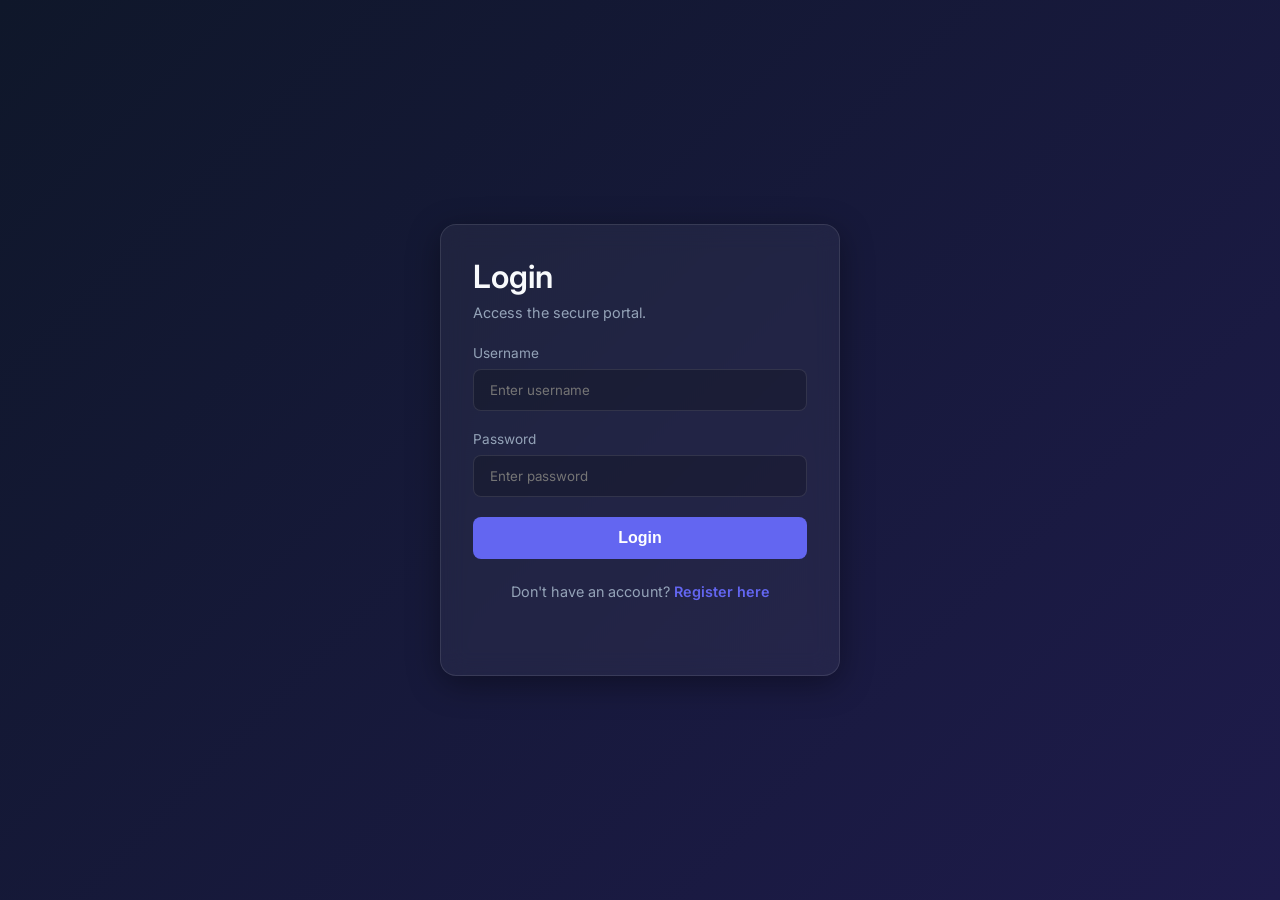
==== frontend/dashboard.html @ 73ff5f28 "Initial commit" ====
<!DOCTYPE html>
<html lang="en">
<head>
    <meta charset="UTF-8">
    <meta name="viewport" content="width=device-width, initial-scale=1.0">
    <title>Dashboard - Secure Student Data System</title>
    <link rel="stylesheet" href="style.css">
    <link href="https://fonts.googleapis.com/css2?family=Inter:wght@300;400;600&display=swap" rel="stylesheet">
</head>
<body class="dashboard-body">
    <nav class="navbar glass-card">
        <div class="nav-brand">Secure Student Portal</div>
        <button id="logout-btn" class="btn secondary-btn">Logout</button>
    </nav>
    
    <main class="dashboard-container">
        <!-- Add Student Form -->
        <section class="glass-card form-section">
            <h2>Add New Student Record</h2>
            <form id="add-student-form">
                <div class="input-group">
                    <label for="roll_number">Roll Number</label>
                    <input type="text" id="roll_number" required placeholder="e.g., CS2026-001">
                </div>
                <div class="input-group">
                    <label for="name">Full Name</label>
                    <input type="text" id="name" required placeholder="Student Name">
                </div>
                <div class="input-group">
                    <label for="sensitive_details">Sensitive Details (e.g. Grades, Contact)</label>
                    <textarea id="sensitive_details" required placeholder="This data will be AES encrypted before storage"></textarea>
                </div>
                <button type="submit" class="btn primary-btn">Add Record Securely</button>
            </form>
            <div id="add-msg" class="message"></div>
        </section>

        <!-- View Students Table -->
        <section class="glass-card table-section">
            <h2>Student Directory</h2>
            <div class="table-responsive">
                <table id="students-table">
                    <thead>
                        <tr>
                            <th>Roll No</th>
                            <th>Name</th>
                            <th>Decrypted Details</th>
                            <th>Action</th>
                        </tr>
                    </thead>
                    <tbody id="students-tbody">
                        <!-- injected by JS -->
                    </tbody>
                </table>
            </div>
            <div id="fetch-msg" class="message"></div>
        </section>
    </main>

    <script src="app.js"></script>
    <script>
        // Check if token exists, else redirect
        if(!localStorage.getItem('jwt_token')){
            window.location.href = 'index.html';
        }
        // Load data initially
        window.addEventListener('DOMContentLoaded', fetchStudents);
    </script>
</body>
</html>
---- frontend/style.css ----
:root {
    --primary-color: #6366f1;
    --primary-hover: #4f46e5;
    --bg-gradient-start: #0f172a;
    --bg-gradient-end: #1e1b4b;
    --card-bg: rgba(255, 255, 255, 0.05);
    --card-border: rgba(255, 255, 255, 0.1);
    --text-primary: #f8fafc;
    --text-secondary: #94a3b8;
    --error-color: #ef4444;
    --success-color: #10b981;
}

* {
    box-sizing: border-box;
    margin: 0;
    padding: 0;
}

body {
    font-family: 'Inter', sans-serif;
    background: linear-gradient(135deg, var(--bg-gradient-start), var(--bg-gradient-end));
    color: var(--text-primary);
    min-height: 100vh;
    display: flex;
    flex-direction: column;
}

/* Glassmorphism Classes */
.glass-card {
    background: var(--card-bg);
    backdrop-filter: blur(12px);
    -webkit-backdrop-filter: blur(12px);
    border: 1px solid var(--card-border);
    border-radius: 16px;
    padding: 2rem;
    box-shadow: 0 8px 32px 0 rgba(0, 0, 0, 0.37);
}

/* Login/Register Container */
.container {
    display: flex;
    justify-content: center;
    align-items: center;
    flex: 1;
    padding: 1rem;
}

.container .glass-card {
    width: 100%;
    max-width: 400px;
    animation: fadeIn 0.5s ease-out;
}

h1, h2 {
    margin-bottom: 0.5rem;
    font-weight: 600;
}

p {
    color: var(--text-secondary);
    margin-bottom: 1.5rem;
    font-size: 0.9rem;
}

/* Forms */
.input-group {
    margin-bottom: 1.25rem;
}

.input-group label {
    display: block;
    margin-bottom: 0.5rem;
    font-size: 0.85rem;
    color: var(--text-secondary);
}

.input-group input, 
.input-group textarea {
    width: 100%;
    padding: 0.75rem 1rem;
    border-radius: 8px;
    border: 1px solid var(--card-border);
    background: rgba(0, 0, 0, 0.2);
    color: var(--text-primary);
    font-family: 'Inter', sans-serif;
    transition: all 0.3s ease;
}

.input-group input:focus, 
.input-group textarea:focus {
    outline: none;
    border-color: var(--primary-color);
    box-shadow: 0 0 0 2px rgba(99, 102, 241, 0.2);
}

.input-group textarea {
    resize: vertical;
    min-height: 80px;
}

/* Buttons */
.btn {
    width: 100%;
    padding: 0.75rem;
    border: none;
    border-radius: 8px;
    font-weight: 600;
    cursor: pointer;
    transition: all 0.3s ease;
    font-size: 1rem;
}

.primary-btn {
    background: var(--primary-color);
    color: white;
}

.primary-btn:hover {
    background: var(--primary-hover);
    transform: translateY(-2px);
    box-shadow: 0 4px 12px rgba(99, 102, 241, 0.4);
}

.secondary-btn {
    background: transparent;
    border: 1px solid var(--card-border);
    color: var(--text-primary);
    width: auto;
    padding: 0.5rem 1rem;
}

.secondary-btn:hover {
    background: rgba(255, 255, 255, 0.1);
}

.danger-btn {
    background: rgba(239, 68, 68, 0.2);
    color: #fca5a5;
    border: 1px solid rgba(239, 68, 68, 0.3);
    padding: 0.4rem 0.8rem;
    border-radius: 6px;
    cursor: pointer;
    transition: background 0.3s;
}

.danger-btn:hover {
    background: rgba(239, 68, 68, 0.4);
}

/* Links and text */
.toggle-text {
    margin-top: 1.5rem;
    text-align: center;
}

.toggle-text a {
    color: var(--primary-color);
    text-decoration: none;
    font-weight: 600;
}

.toggle-text a:hover {
    text-decoration: underline;
}

.message {
    margin-top: 1rem;
    text-align: center;
    font-size: 0.85rem;
    min-height: 1.2rem;
}
.error-msg { color: var(--error-color); }
.success-msg { color: var(--success-color); }

/* Dashboard Styles */
.dashboard-body {
    padding: 1rem;
}

.navbar {
    display: flex;
    justify-content: space-between;
    align-items: center;
    padding: 1rem 2rem;
    margin-bottom: 2rem;
}

.nav-brand {
    font-size: 1.25rem;
    font-weight: 600;
    color: var(--primary-color);
}

.dashboard-container {
    display: grid;
    grid-template-columns: 1fr 2fr;
    gap: 2rem;
    max-width: 1200px;
    margin: 0 auto;
    width: 100%;
}

@media (max-width: 768px) {
    .dashboard-container {
        grid-template-columns: 1fr;
    }
}

.table-responsive {
    overflow-x: auto;
    margin-top: 1rem;
}

table {
    width: 100%;
    border-collapse: collapse;
}

th, td {
    padding: 1rem;
    text-align: left;
    border-bottom: 1px solid var(--card-border);
}

th {
    color: var(--text-secondary);
    font-weight: 600;
    font-size: 0.85rem;
    text-transform: uppercase;
}

@keyframes fadeIn {
    from { opacity: 0; transform: translateY(10px); }
    to { opacity: 1; transform: translateY(0); }
}
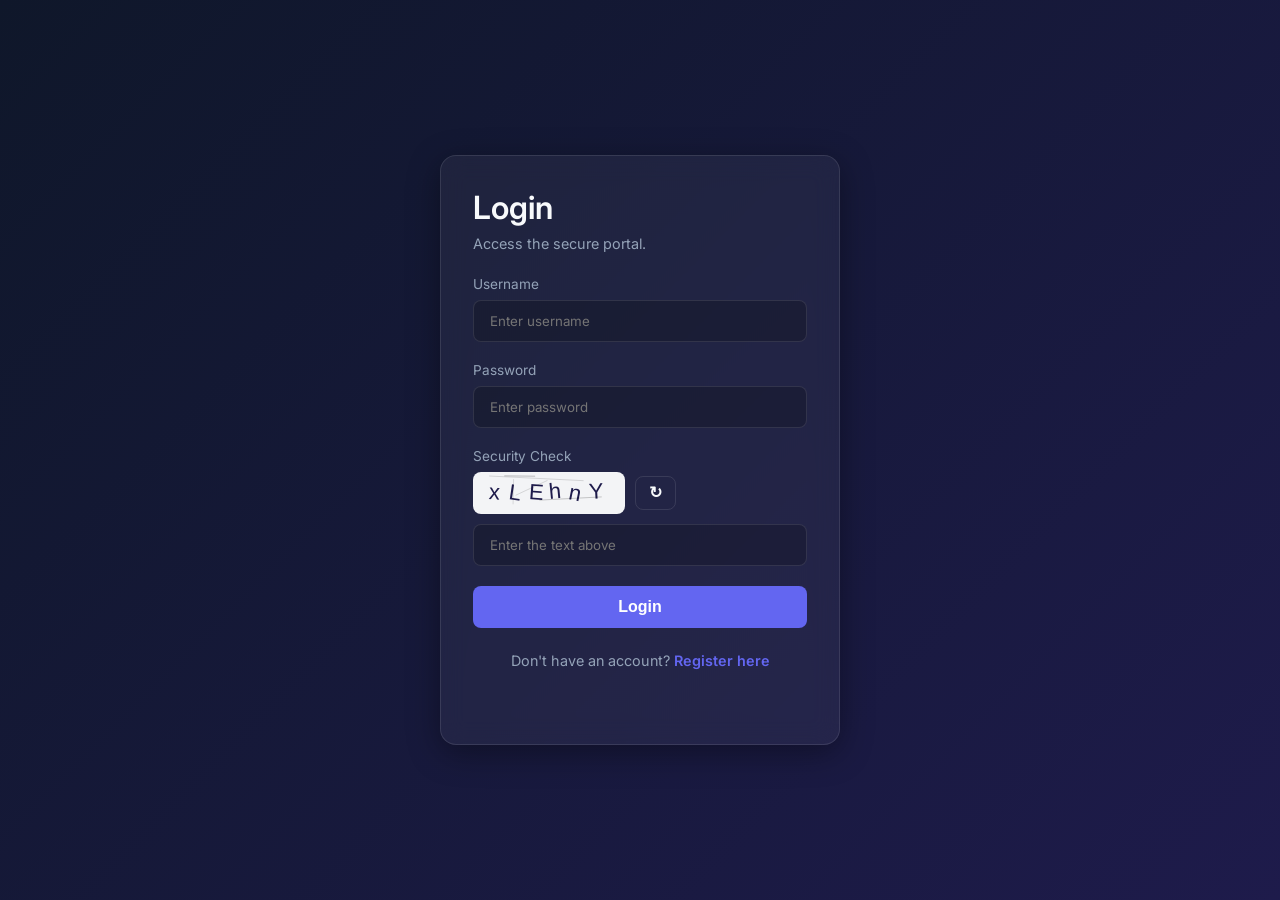
==== commit 4c4618f4: "Clean up backend requirements and update secure student data backend" ====
--- a/frontend/dashboard.html
+++ b/frontend/dashboard.html
@@ -4,37 +4,20 @@
     <meta charset="UTF-8">
     <meta name="viewport" content="width=device-width, initial-scale=1.0">
     <title>Dashboard - Secure Student Data System</title>
-    <link rel="stylesheet" href="style.css">
+    <link rel="stylesheet" href="style.css?v=20260513-3">
     <link href="https://fonts.googleapis.com/css2?family=Inter:wght@300;400;600&display=swap" rel="stylesheet">
 </head>
 <body class="dashboard-body">
     <nav class="navbar glass-card">
         <div class="nav-brand">Secure Student Portal</div>
-        <button id="logout-btn" class="btn secondary-btn">Logout</button>
+        <div class="nav-actions">
+            <button id="add-btn" class="btn secondary-btn">Add</button>
+            <button id="nav-edit-btn" class="btn secondary-btn">Edit</button>
+            <button id="logout-btn" class="btn secondary-btn">Logout</button>
+        </div>
     </nav>
     
     <main class="dashboard-container">
-        <!-- Add Student Form -->
-        <section class="glass-card form-section">
-            <h2>Add New Student Record</h2>
-            <form id="add-student-form">
-                <div class="input-group">
-                    <label for="roll_number">Roll Number</label>
-                    <input type="text" id="roll_number" required placeholder="e.g., CS2026-001">
-                </div>
-                <div class="input-group">
-                    <label for="name">Full Name</label>
-                    <input type="text" id="name" required placeholder="Student Name">
-                </div>
-                <div class="input-group">
-                    <label for="sensitive_details">Sensitive Details (e.g. Grades, Contact)</label>
-                    <textarea id="sensitive_details" required placeholder="This data will be AES encrypted before storage"></textarea>
-                </div>
-                <button type="submit" class="btn primary-btn">Add Record Securely</button>
-            </form>
-            <div id="add-msg" class="message"></div>
-        </section>
-
         <!-- View Students Table -->
         <section class="glass-card table-section">
             <h2>Student Directory</h2>
@@ -42,9 +25,17 @@
                 <table id="students-table">
                     <thead>
                         <tr>
+                            <th>Sl No</th>
                             <th>Roll No</th>
                             <th>Name</th>
-                            <th>Decrypted Details</th>
+                            <th>Stream</th>
+                            <th>1st Offer</th>
+                            <th>Company 1</th>
+                            <th>CTC 1</th>
+                            <th>Stipend 1</th>
+                            <th>2nd Offer</th>
+                            <th>Company 2</th>
+                            <th>CTC 2</th>
                             <th>Action</th>
                         </tr>
                     </thead>
@@ -56,8 +47,142 @@
             <div id="fetch-msg" class="message"></div>
         </section>
     </main>
-
-    <script src="app.js"></script>
+    
+    <div id="add-modal" class="modal-overlay" hidden>
+        <section class="glass-card modal-card">
+            <div class="modal-header">
+                <h2>Add New Student Record</h2>
+                <button id="close-add-modal" class="btn secondary-btn" type="button">Close</button>
+            </div>
+           
+            <form id="add-student-form">
+                <div class="input-group">
+                    <label for="roll_number">Roll Number</label>
+                    <input type="text" id="roll_number" required placeholder="e.g., CS2026-001">
+                </div>
+                <div class="input-group">
+                    <label for="name">Full Name</label>
+                    <input type="text" id="name" required placeholder="Student Name">
+                </div>
+                <div class="input-group">
+                    <label for="be_stream">Stream</label>
+                    <input type="text" id="be_stream" placeholder="e.g., CSE">
+                </div>
+                <div class="input-group">
+                    <label for="first_offer">1st Offer</label>
+                    <select id="first_offer">
+                        <option value="">Select</option>
+                        <option value="true">YES</option>
+                        <option value="false">NO</option>
+                    </select>
+                </div>
+                <div class="input-group">
+                    <label for="company_1">Company 1</label>
+                    <input type="text" id="company_1" placeholder="First company name" disabled>
+                </div>
+                <div class="input-group">
+                    <label for="ctc_1">CTC 1</label>
+                    <input type="text" id="ctc_1" placeholder="e.g., 4.5" disabled>
+                </div>
+                <div class="input-group">
+                    <label for="stipend_1">Stipend 1</label>
+                    <input type="text" id="stipend_1" placeholder="e.g., 20000" disabled>
+                </div>
+                <div class="input-group">
+                    <label for="second_offer">2nd Offer</label>
+                    <select id="second_offer" disabled>
+                        <option value="">Select</option>
+                        <option value="true">YES</option>
+                        <option value="false">NO</option>
+                    </select>
+                </div>
+                <div class="input-group">
+                    <label for="company_2">Company 2</label>
+                    <input type="text" id="company_2" placeholder="Second company name" disabled>
+                </div>
+                <div class="input-group">
+                    <label for="ctc_2">CTC 2</label>
+                    <input type="text" id="ctc_2" placeholder="e.g., 10" disabled>
+                </div>
+                <button type="submit" class="btn primary-btn">Add Record Securely</button>
+            </form>
+            <div id="add-msg" class="message"></div>
+        </section>
+    </div>
+
+    <div id="edit-modal" class="modal-overlay" hidden>
+        <section class="glass-card modal-card">
+            <div class="modal-header">
+                <h2>Edit Student Record</h2>
+                <button id="close-edit-modal" class="btn secondary-btn" type="button">Close</button>
+            </div>
+            <form id="edit-student-form">
+                <input type="hidden" id="edit_student_id">
+                <div class="input-group">
+                    <label for="select_edit_student">Select Student to Edit</label>
+                    <select id="select_edit_student" required>
+                        <option value="">-- Choose a student --</option>
+                    </select>
+                </div>
+                <div class="input-group">
+                    <label for="edit_serial_no">Sl No</label>
+                    <input type="number" id="edit_serial_no" placeholder="e.g., 61">
+                </div>
+                <div class="input-group">
+                    <label for="edit_roll_number">Roll Number</label>
+                    <input type="text" id="edit_roll_number" required placeholder="e.g., CS2026-001">
+                </div>
+                <div class="input-group">
+                    <label for="edit_name">Full Name</label>
+                    <input type="text" id="edit_name" required placeholder="Student Name">
+                </div>
+                <div class="input-group">
+                    <label for="edit_be_stream">Stream</label>
+                    <input type="text" id="edit_be_stream" placeholder="e.g., CSE">
+                </div>
+                <div class="input-group">
+                    <label for="edit_first_offer">1st Offer</label>
+                    <select id="edit_first_offer">
+                        <option value="">Select</option>
+                        <option value="true">YES</option>
+                        <option value="false">NO</option>
+                    </select>
+                </div>
+                <div class="input-group">
+                    <label for="edit_company_1">Company 1</label>
+                    <input type="text" id="edit_company_1" placeholder="First company name" disabled>
+                </div>
+                <div class="input-group">
+                    <label for="edit_ctc_1">CTC 1</label>
+                    <input type="text" id="edit_ctc_1" placeholder="e.g., 4.5" disabled>
+                </div>
+                <div class="input-group">
+                    <label for="edit_stipend_1">Stipend 1</label>
+                    <input type="text" id="edit_stipend_1" placeholder="e.g., 20000" disabled>
+                </div>
+                <div class="input-group">
+                    <label for="edit_second_offer">2nd Offer</label>
+                    <select id="edit_second_offer" disabled>
+                        <option value="">Select</option>
+                        <option value="true">YES</option>
+                        <option value="false">NO</option>
+                    </select>
+                </div>
+                <div class="input-group">
+                    <label for="edit_company_2">Company 2</label>
+                    <input type="text" id="edit_company_2" placeholder="Second company name" disabled>
+                </div>
+                <div class="input-group">
+                    <label for="edit_ctc_2">CTC 2</label>
+                    <input type="text" id="edit_ctc_2" placeholder="e.g., 10" disabled>
+                </div>
+                <button type="submit" class="btn primary-btn">Save Changes</button>
+            </form>
+            <div id="edit-msg" class="message"></div>
+        </section>
+    </div>
+
+    <script src="app.js?v=20260513-8"></script>
     <script>
         // Check if token exists, else redirect
         if(!localStorage.getItem('jwt_token')){
@@ -65,6 +190,60 @@
         }
         // Load data initially
         window.addEventListener('DOMContentLoaded', fetchStudents);
-    </script>
+
+        function toggleFirstOfferFields() {
+    const firstOffer = document.getElementById('first_offer').value;
+    const enable = firstOffer === 'true';
+    const fields = ['company_1', 'ctc_1', 'stipend_1', 'second_offer', 'company_2', 'ctc_2'];
+    fields.forEach(id => {
+        const el = document.getElementById(id);
+        if (el) {
+            el.disabled = !enable;
+            if (!enable) el.value = '';
+        }
+    });
+}
+
+function toggleEditFirstOfferFields() {
+    const firstOffer = document.getElementById('edit_first_offer').value;
+    const enable = firstOffer === 'true';
+    const fields = ['edit_company_1', 'edit_ctc_1', 'edit_stipend_1', 'edit_second_offer', 'edit_company_2', 'edit_ctc_2'];
+    fields.forEach(id => {
+        const el = document.getElementById(id);
+        if (el) {
+            el.disabled = !enable;
+            if (!enable) el.value = '';
+        }
+    });
+}
+
+document.getElementById('first_offer')?.addEventListener('change', toggleFirstOfferFields);
+
+document.getElementById('edit_first_offer')?.addEventListener('change', toggleEditFirstOfferFields);
+
+// Ensure fields are correctly set when modals open
+function openAddModal() {
+    if (addModal) {
+        addModal.removeAttribute('hidden');
+        toggleFirstOfferFields();
+    }
+}
+function openEditModalFor(id) {
+    if (editModal) {
+        populateEditDropdown(id);
+        editModal.removeAttribute('hidden');
+        toggleEditFirstOfferFields();
+    }
+}
+
+// Replace existing click handlers with the new ones
+if (addBtn && addModal) {
+    addBtn.removeEventListener('click', () => { addModal.removeAttribute('hidden'); });
+    addBtn.addEventListener('click', openAddModal);
+}
+if (navEditBtn && editModal) {
+    navEditBtn.removeEventListener('click', () => { populateEditDropdown(); editModal.removeAttribute('hidden'); });
+    navEditBtn.addEventListener('click', () => { populateEditDropdown(); editModal.removeAttribute('hidden'); toggleEditFirstOfferFields(); });
+}</script>
 </body>
 </html>
--- a/frontend/style.css
+++ b/frontend/style.css
@@ -76,7 +76,8 @@
 }
 
 .input-group input, 
-.input-group textarea {
+.input-group textarea,
+.input-group select {
     width: 100%;
     padding: 0.75rem 1rem;
     border-radius: 8px;
@@ -88,7 +89,8 @@
 }
 
 .input-group input:focus, 
-.input-group textarea:focus {
+.input-group textarea:focus,
+.input-group select:focus {
     outline: none;
     border-color: var(--primary-color);
     box-shadow: 0 0 0 2px rgba(99, 102, 241, 0.2);
@@ -97,6 +99,11 @@
 .input-group textarea {
     resize: vertical;
     min-height: 80px;
+}
+
+.input-group select option {
+    background: #0f172a;
+    color: #f8fafc;
 }
 
 /* Buttons */
@@ -148,6 +155,21 @@
     background: rgba(239, 68, 68, 0.4);
 }
 
+.edit-btn {
+    background: rgba(99, 102, 241, 0.2);
+    color: #a5b4fc;
+    border: 1px solid rgba(99, 102, 241, 0.3);
+    padding: 0.4rem 0.8rem;
+    border-radius: 6px;
+    cursor: pointer;
+    transition: background 0.3s;
+    margin-right: 0.5rem;
+}
+
+.edit-btn:hover {
+    background: rgba(99, 102, 241, 0.4);
+}
+
 /* Links and text */
 .toggle-text {
     margin-top: 1.5rem;
@@ -186,6 +208,11 @@
     margin-bottom: 2rem;
 }
 
+.nav-actions {
+    display: flex;
+    gap: 0.75rem;
+}
+
 .nav-brand {
     font-size: 1.25rem;
     font-weight: 600;
@@ -193,18 +220,54 @@
 }
 
 .dashboard-container {
-    display: grid;
-    grid-template-columns: 1fr 2fr;
-    gap: 2rem;
+    display: block;
     max-width: 1200px;
     margin: 0 auto;
     width: 100%;
 }
 
 @media (max-width: 768px) {
-    .dashboard-container {
-        grid-template-columns: 1fr;
+    .nav-actions {
+        width: 100%;
+        justify-content: flex-end;
     }
+}
+
+.modal-overlay {
+    position: fixed;
+    top: 0;
+    left: 0;
+    width: 100vw;
+    height: 100vh;
+    background: rgba(2, 6, 23, 0.65);
+    display: flex;
+    justify-content: center;
+    align-items: center;
+    z-index: 1000;
+    padding: 1rem;
+}
+
+.modal-overlay[hidden] {
+    display: none !important;
+}
+
+.modal-overlay.hidden {
+    display: none !important;
+}
+
+.modal-card {
+    width: 100%;
+    max-width: 520px;
+    max-height: 90vh;
+    overflow-y: auto;
+}
+
+.modal-header {
+    display: flex;
+    justify-content: space-between;
+    align-items: center;
+    gap: 0.75rem;
+    margin-bottom: 1rem;
 }
 
 .table-responsive {
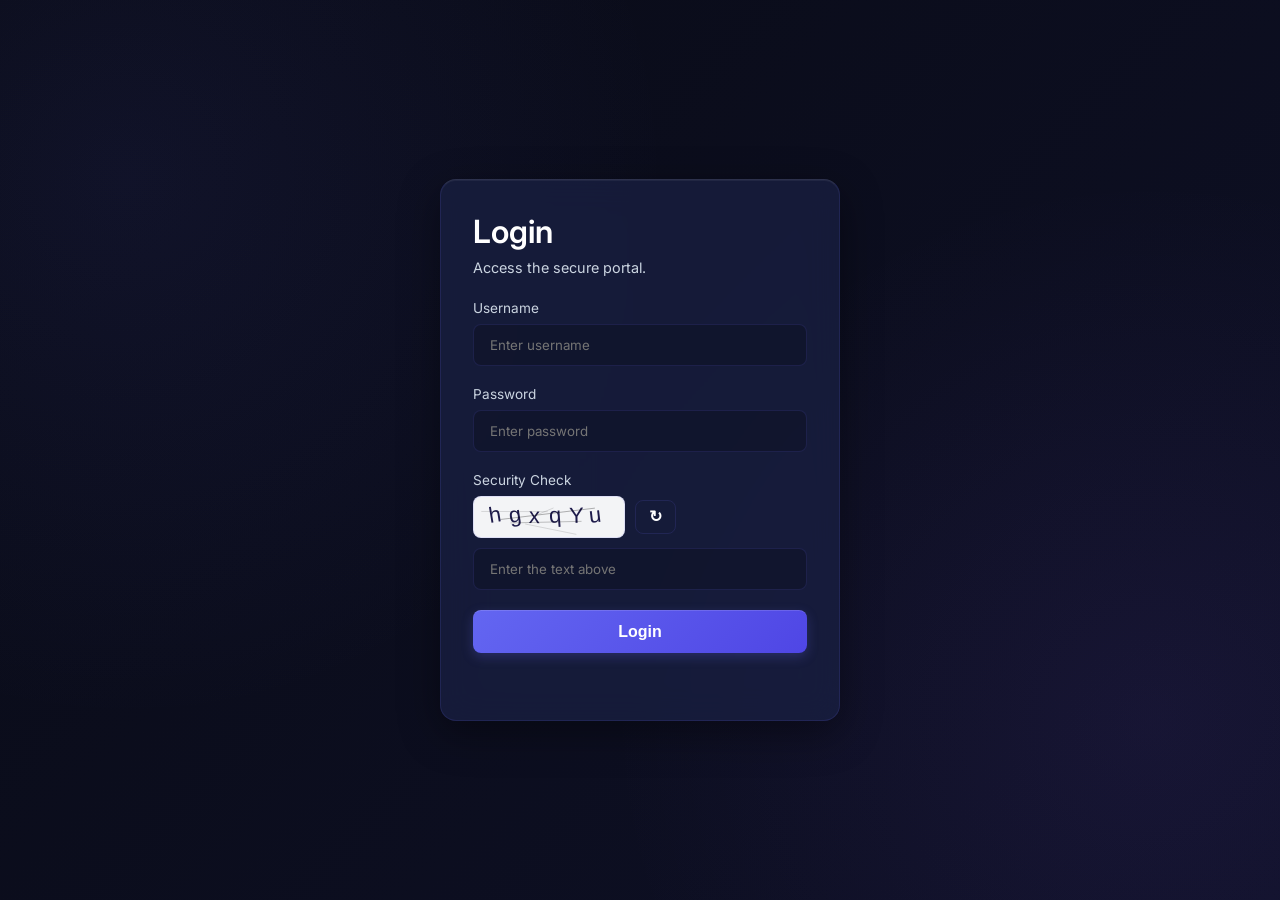
==== commit 4ff049ef: "style: fix light theme styling, style select dropdowns, input files, and clean unused code" ====
--- a/frontend/dashboard.html
+++ b/frontend/dashboard.html
@@ -4,25 +4,149 @@
     <meta charset="UTF-8">
     <meta name="viewport" content="width=device-width, initial-scale=1.0">
     <title>Dashboard - Secure Student Data System</title>
-    <link rel="stylesheet" href="style.css?v=20260513-3">
+    <link rel="stylesheet" href="style.css?v=20260605-3">
     <link href="https://fonts.googleapis.com/css2?family=Inter:wght@300;400;600&display=swap" rel="stylesheet">
 </head>
 <body class="dashboard-body">
     <nav class="navbar glass-card">
-        <div class="nav-brand">Secure Student Portal</div>
+        <div class="nav-brand" id="nav-brand-greeting">Secure Student Portal</div>
         <div class="nav-actions">
-            <button id="add-btn" class="btn secondary-btn">Add</button>
-            <button id="nav-edit-btn" class="btn secondary-btn">Edit</button>
-            <button id="logout-btn" class="btn secondary-btn">Logout</button>
+            <!-- Navigation Links -->
+            <a href="#" id="nav-professors" class="nav-link" style="display: none;">Professors</a>
+            <a href="#" id="nav-settings" class="nav-link" style="display: none;">Settings</a>
+            <a href="#student-directory-section" id="nav-student-details" class="nav-link">Student Details</a>
+            
+            <!-- Profile Avatar Dropdown Container -->
+            <div class="profile-dropdown-container">
+                <button id="profile-btn" class="btn profile-avatar-btn">
+                    <div class="avatar-initials" id="avatar-initials">U</div>
+                    <span class="profile-short-name" id="profile-short-name">User</span>
+                    <span class="arrow-down">▼</span>
+                </button>
+                <div id="profile-dropdown" class="profile-dropdown" hidden>
+                    <div class="profile-header">
+                        <div class="profile-avatar" id="dropdown-avatar-initials">U</div>
+                        <div class="profile-info">
+                            <h4 id="profile-username">User</h4>
+                            <span class="profile-role">Assistant Professor</span>
+                        </div>
+                    </div>
+                    <div class="profile-divider"></div>
+                    <a href="#" class="dropdown-item">👤 My Profile</a>
+                    <a href="#" id="dropdown-settings-link" class="dropdown-item">⚙️ Settings</a>
+                    <div id="profile-status-container" class="profile-status-select-container dropdown-item">
+                        <span>Status:</span>
+                        <select id="profile-status-select">
+                            <option value="present">🟢 Present</option>
+                            <option value="absent">🟡 Absent</option>
+                        </select>
+                    </div>
+                    <div class="profile-divider"></div>
+                    <button id="logout-btn" class="btn logout-btn">
+                        <span>↩</span> Logout
+                    </button>
+                </div>
+            </div>
         </div>
     </nav>
     
     <main class="dashboard-container">
+        <!-- Admin Dashboard Section -->
+        <section id="professor-directory-section" class="glass-card directory-section" hidden>
+            <!-- Breadcrumbs -->
+            <div class="breadcrumb">Dashboard / Professors</div>
+            
+            <div class="dashboard-header-container" style="display: flex; justify-content: space-between; align-items: center; margin-bottom: 1.5rem; flex-wrap: wrap; gap: 1rem;">
+                <div>
+                    <h1 class="dashboard-title" style="margin-bottom: 0.25rem;">Professor Management</h1>
+                    <p class="dashboard-subtitle" style="margin-bottom: 0;">Manage faculty members and access assigned student records.</p>
+                </div>
+                <button id="add-prof-btn" class="btn action-btn primary-btn" style="width: auto;">
+                    <!-- Plus Icon -->
+                    <svg class="icon" width="16" height="16" viewBox="0 0 24 24" stroke-width="2" stroke="currentColor" fill="none" stroke-linecap="round" stroke-linejoin="round">
+                        <line x1="12" y1="5" x2="12" y2="19"></line>
+                        <line x1="5" y1="12" x2="19" y2="12"></line>
+                    </svg> Add Professor
+                </button>
+            </div>
+
+            <!-- Modern Statistics Section -->
+            <div class="stats-row stats-row-two-cards">
+                <div class="stats-card">
+                    <div class="stats-icon">👥</div>
+                    <div class="stats-info">
+                        <span class="stats-label">Total Professors</span>
+                        <h3 id="stat-total-professors" class="stats-value">0</h3>
+                    </div>
+                </div>
+                <div class="stats-card">
+                    <div class="stats-icon">🎓</div>
+                    <div class="stats-info">
+                        <span class="stats-label">Total Students</span>
+                        <h3 id="stat-total-students" class="stats-value">0</h3>
+                    </div>
+                </div>
+            </div>
+
+            <!-- Search and Sort Toolbar -->
+            <div class="toolbar-row">
+                <div class="search-wrapper">
+                    <span class="search-icon">🔍</span>
+                    <input type="text" id="prof-search-input" placeholder="Search professor by name...">
+                </div>
+                <div class="sort-wrapper">
+                    <label for="prof-sort-select">Sort by:</label>
+                    <select id="prof-sort-select">
+                        <option value="name-asc">Name A-Z</option>
+                        <option value="name-desc">Name Z-A</option>
+                        <option value="count-desc">Student Count High-Low</option>
+                        <option value="count-asc">Student Count Low-High</option>
+                    </select>
+                </div>
+            </div>
+
+            <div id="professors-grid" class="professors-grid">
+                <!-- Injected dynamically by JS -->
+            </div>
+        </section>
+
         <!-- View Students Table -->
-        <section class="glass-card table-section">
-            <h2>Student Directory</h2>
-            <div class="table-responsive">
-                <table id="students-table">
+        <section id="student-directory-section" class="glass-card table-section">
+            <button id="back-to-dashboard-btn" class="btn secondary-btn" style="margin-bottom: 1.5rem; display: none; padding: 0.5rem 1rem; font-size: 0.9rem; width: auto;">
+                ← Back to Professors
+            </button>
+            
+            <!-- Professional Student Directory Header -->
+            <div id="prof-directory-header-card" class="glass-card prof-header-card" style="display: none; margin-bottom: 1.5rem;">
+                <!-- Dynamically populated by JS -->
+            </div>
+            <div class="section-header">
+                <h2 id="directory-title">Student Directory</h2>
+                <div class="directory-actions">
+                    <button id="add-btn" class="btn action-btn primary-btn">
+                        <!-- Plus SVG Icon -->
+                        <svg class="icon" width="16" height="16" viewBox="0 0 24 24" stroke-width="2" stroke="currentColor" fill="none" stroke-linecap="round" stroke-linejoin="round">
+                            <line x1="12" y1="5" x2="12" y2="19"></line>
+                            <line x1="5" y1="12" x2="19" y2="12"></line>
+                        </svg> Add
+                    </button>
+                    <button id="nav-edit-btn" class="btn action-btn secondary-btn" type="button" aria-pressed="false">
+                        <!-- Edit/Pencil SVG Icon -->
+                        <svg class="icon" width="16" height="16" viewBox="0 0 24 24" stroke-width="2" stroke="currentColor" fill="none" stroke-linecap="round" stroke-linejoin="round">
+                            <path d="M11 4H4a2 2 0 0 0-2 2v14a2 2 0 0 0 2 2h14a2 2 0 0 0 2-2v-7"></path>
+                            <path d="M18.5 2.5a2.121 2.121 0 1 1 3 3L12 15l-4 1 1-4 9.5-9.5z"></path>
+                        </svg> <span class="edit-btn-label">Edit</span>
+                    </button>
+                </div>
+            </div>
+            
+            <!-- Search Bar -->
+            <div class="search-container">
+                <span class="search-icon">🔍</span>
+                <input type="text" id="search-input" placeholder="Search students by name, roll number, or company...">
+            </div>
+            <div class="table-responsive student-directory-scroll">
+                <table id="students-table" class="enterprise-student-table">
                     <thead>
                         <tr>
                             <th>Sl No</th>
@@ -36,7 +160,6 @@
                             <th>2nd Offer</th>
                             <th>Company 2</th>
                             <th>CTC 2</th>
-                            <th>Action</th>
                         </tr>
                     </thead>
                     <tbody id="students-tbody">
@@ -45,6 +168,440 @@
                 </table>
             </div>
             <div id="fetch-msg" class="message"></div>
+        </section>
+
+        <!-- User Settings Section -->
+        <section id="settings-section" class="glass-card settings-section" hidden>
+            <div class="breadcrumb">Dashboard / Settings</div>
+            
+            <div class="settings-container-layout">
+                <!-- Sidebar Menu -->
+                <aside class="settings-sidebar">
+                    <button class="settings-tab-btn active" data-tab="account">⚙️ Account</button>
+                    <button class="settings-tab-btn" data-tab="security">🔒 Security</button>
+                    <button class="settings-tab-btn" data-tab="appearance">🎨 Appearance</button>
+                    <button class="settings-tab-btn" data-tab="notifications">🔔 Notifications</button>
+                    <button class="settings-tab-btn" data-tab="preferences">🖥 Preferences</button>
+                    <button class="settings-tab-btn" data-tab="privacy">📂 Privacy</button>
+                </aside>
+                
+                <!-- Main Content Area -->
+                <div class="settings-content-panel">
+                    <!-- Account Tab -->
+                    <div class="settings-tab-pane active" id="tab-pane-account">
+                        <h2 class="settings-pane-title">Account Information</h2>
+                        <p class="settings-pane-desc">Update your personal details and public profile avatar.</p>
+                        
+                        <div class="settings-avatar-section">
+                            <div class="settings-avatar-container">
+                                <div id="settings-avatar-placeholder" class="settings-avatar-placeholder">U</div>
+                                <img id="settings-avatar-img" src="" alt="Profile Picture" style="display: none;">
+                            </div>
+                            <div class="settings-avatar-actions">
+                                <label for="avatar-upload-input" class="btn primary-btn" style="width: auto; cursor: pointer; display: inline-flex; align-items: center; gap: 0.5rem; margin-bottom: 0.5rem;">
+                                    📤 Upload Photo
+                                </label>
+                                <input type="file" id="avatar-upload-input" accept=".jpg, .jpeg, .png" style="display: none;">
+                                <button id="btn-remove-avatar" class="btn danger-btn" style="width: auto; padding: 0.5rem 1rem; display: inline-flex;">Remove</button>
+                                <span class="input-hint" style="display: block; margin-top: 0.25rem;">JPG/PNG only, max 5MB.</span>
+                            </div>
+                        </div>
+                        
+                        <form id="settings-profile-form" style="margin-top: 1.5rem;">
+                            <div class="input-group">
+                                <label for="settings-fullname">Full Name</label>
+                                <input type="text" id="settings-fullname" required placeholder="Full Name">
+                            </div>
+                            <div class="input-group">
+                                <label for="settings-username">Username</label>
+                                <input type="text" id="settings-username" readonly disabled style="opacity: 0.6; cursor: not-allowed;">
+                                <span class="input-hint">Usernames cannot be changed.</span>
+                            </div>
+                            <div class="input-group">
+                                <label for="settings-email">Email Address</label>
+                                <input type="email" id="settings-email" placeholder="email@college.edu">
+                            </div>
+                            <div class="input-group">
+                                <label for="settings-phone">Phone Number</label>
+                                <input type="text" id="settings-phone" placeholder="Phone Number">
+                            </div>
+                            <button type="submit" class="btn primary-btn" style="width: auto; padding: 0.75rem 2rem; margin-top: 0.5rem;">Save Changes</button>
+                        </form>
+                        <div id="settings-profile-msg" class="message"></div>
+                    </div>
+                    
+                    <!-- Security Tab -->
+                    <div class="settings-tab-pane" id="tab-pane-security">
+                        <h2 class="settings-pane-title">Security Settings</h2>
+                        <p class="settings-pane-desc">Update your password to keep your account secure.</p>
+                        
+                        <form id="settings-password-form" style="margin-top: 1.5rem;">
+                            <div class="input-group">
+                                <label for="settings-curr-pass">Current Password</label>
+                                <div style="position: relative; width: 100%;">
+                                    <input type="password" id="settings-curr-pass" required placeholder="Current Password" style="padding-right: 2.5rem;">
+                                    <span class="toggle-password-eye" onclick="togglePasswordVisibility('settings-curr-pass')" style="position: absolute; right: 1rem; top: 50%; transform: translateY(-50%); cursor: pointer; user-select: none;">👁️</span>
+                                </div>
+                            </div>
+                            <div class="input-group">
+                                <label for="settings-new-pass">New Password</label>
+                                <div style="position: relative; width: 100%;">
+                                    <input type="password" id="settings-new-pass" required placeholder="New Password" style="padding-right: 2.5rem;">
+                                    <span class="toggle-password-eye" onclick="togglePasswordVisibility('settings-new-pass')" style="position: absolute; right: 1rem; top: 50%; transform: translateY(-50%); cursor: pointer; user-select: none;">👁️</span>
+                                </div>
+                                <div class="password-strength-container" style="margin-top: 0.5rem;">
+                                    <div class="strength-bar-bg" style="width: 100%; height: 6px; background: rgba(255,255,255,0.1); border-radius: 3px; overflow: hidden;">
+                                        <div id="password-strength-bar" style="width: 0%; height: 100%; background: var(--error-color); transition: width 0.3s ease, background 0.3s ease;"></div>
+                                    </div>
+                                    <span id="password-strength-text" style="font-size: 0.8rem; color: var(--text-secondary); margin-top: 0.25rem; display: block;">Strength: Weak</span>
+                                </div>
+                                <span class="input-hint" style="margin-top: 0.5rem; display: block; line-height: 1.4;">
+                                    Must be 8+ characters, with at least one uppercase, lowercase, number, and special character.
+                                </span>
+                            </div>
+                            <div class="input-group">
+                                <label for="settings-confirm-pass">Confirm New Password</label>
+                                <div style="position: relative; width: 100%;">
+                                    <input type="password" id="settings-confirm-pass" required placeholder="Confirm New Password" style="padding-right: 2.5rem;">
+                                    <span class="toggle-password-eye" onclick="togglePasswordVisibility('settings-confirm-pass')" style="position: absolute; right: 1rem; top: 50%; transform: translateY(-50%); cursor: pointer; user-select: none;">👁️</span>
+                                </div>
+                            </div>
+                            <button type="submit" class="btn primary-btn" style="width: auto; padding: 0.75rem 2rem; margin-top: 0.5rem;">Update Password</button>
+                        </form>
+                        <div id="settings-password-msg" class="message"></div>
+                    </div>
+                    
+                    <!-- Appearance Tab -->
+                    <div class="settings-tab-pane" id="tab-pane-appearance">
+                        <h2 class="settings-pane-title">Appearance Settings</h2>
+                        <p class="settings-pane-desc">Customize the theme, accent color, and spacing of the portal.</p>
+                        
+                        <div class="appearance-group" style="margin-top: 1.5rem;">
+                            <h3 style="margin-bottom: 0.75rem; font-size: 1rem;">Theme Mode</h3>
+                            <div class="theme-picker-row" style="display: flex; gap: 1rem; flex-wrap: wrap;">
+                                <label class="theme-option-card" style="flex: 1; min-width: 120px; cursor: pointer; display: flex; flex-direction: column; align-items: center; background: rgba(0,0,0,0.2); border: 1px solid var(--card-border); padding: 1rem; border-radius: 8px; transition: border-color 0.2s;">
+                                    <input type="radio" name="settings-theme" value="dark" checked style="margin-bottom: 0.5rem;">
+                                    <span style="font-size: 0.9rem;">Dark Theme</span>
+                                </label>
+                                <label class="theme-option-card" style="flex: 1; min-width: 120px; cursor: pointer; display: flex; flex-direction: column; align-items: center; background: rgba(0,0,0,0.2); border: 1px solid var(--card-border); padding: 1rem; border-radius: 8px; transition: border-color 0.2s;">
+                                    <input type="radio" name="settings-theme" value="light" style="margin-bottom: 0.5rem;">
+                                    <span style="font-size: 0.9rem;">Light Theme</span>
+                                </label>
+                                <label class="theme-option-card" style="flex: 1; min-width: 120px; cursor: pointer; display: flex; flex-direction: column; align-items: center; background: rgba(0,0,0,0.2); border: 1px solid var(--card-border); padding: 1rem; border-radius: 8px; transition: border-color 0.2s;">
+                                    <input type="radio" name="settings-theme" value="system" style="margin-bottom: 0.5rem;">
+                                    <span style="font-size: 0.9rem;">System Default</span>
+                                </label>
+                            </div>
+                        </div>
+                        
+                        <div class="appearance-group" style="margin-top: 2rem;">
+                            <h3 style="margin-bottom: 0.75rem; font-size: 1rem;">Accent Color</h3>
+                            <div class="accent-picker-row" style="display: flex; gap: 1.5rem; flex-wrap: wrap;">
+                                <label class="accent-option" style="cursor: pointer; display: flex; align-items: center; gap: 0.5rem; font-size: 0.9rem;">
+                                    <input type="radio" name="settings-accent" value="purple" checked>
+                                    <span class="accent-dot purple-dot" style="text-shadow: 0 0 8px rgba(99, 102, 241, 0.5);">🟣</span>
+                                    <span>Purple</span>
+                                </label>
+                                <label class="accent-option" style="cursor: pointer; display: flex; align-items: center; gap: 0.5rem; font-size: 0.9rem;">
+                                    <input type="radio" name="settings-accent" value="blue">
+                                    <span class="accent-dot blue-dot" style="text-shadow: 0 0 8px rgba(59, 130, 246, 0.5);">🔵</span>
+                                    <span>Blue</span>
+                                </label>
+                                <label class="accent-option" style="cursor: pointer; display: flex; align-items: center; gap: 0.5rem; font-size: 0.9rem;">
+                                    <input type="radio" name="settings-accent" value="emerald">
+                                    <span class="accent-dot emerald-dot" style="text-shadow: 0 0 8px rgba(16, 185, 129, 0.5);">🟢</span>
+                                    <span>Emerald</span>
+                                </label>
+                                <label class="accent-option" style="cursor: pointer; display: flex; align-items: center; gap: 0.5rem; font-size: 0.9rem;">
+                                    <input type="radio" name="settings-accent" value="rose">
+                                    <span class="accent-dot rose-dot" style="text-shadow: 0 0 8px rgba(244, 63, 94, 0.5);">🔴</span>
+                                    <span>Rose</span>
+                                </label>
+                            </div>
+                        </div>
+                        
+                        <div class="appearance-group" style="margin-top: 2rem;">
+                            <h3 style="margin-bottom: 0.75rem; font-size: 1rem;">Layout Densities</h3>
+                            <div class="layout-picker-row" style="display: flex; flex-direction: column; gap: 0.75rem;">
+                                <label class="layout-density-option" style="cursor: pointer; display: flex; align-items: center; gap: 0.75rem; font-size: 0.9rem;">
+                                    <input type="radio" name="settings-layout" value="compact">
+                                    <span>Compact (Tight padding, smaller fonts)</span>
+                                </label>
+                                <label class="layout-density-option" style="cursor: pointer; display: flex; align-items: center; gap: 0.75rem; font-size: 0.9rem;">
+                                    <input type="radio" name="settings-layout" value="comfortable" checked>
+                                    <span>Comfortable (Standard layout spacing)</span>
+                                </label>
+                                <label class="layout-density-option" style="cursor: pointer; display: flex; align-items: center; gap: 0.75rem; font-size: 0.9rem;">
+                                    <input type="radio" name="settings-layout" value="spacious">
+                                    <span>Spacious (Generous padding, larger text)</span>
+                                </label>
+                            </div>
+                        </div>
+                    </div>
+                    
+                    <!-- Notifications Tab -->
+                    <div class="settings-tab-pane" id="tab-pane-notifications">
+                        <h2 class="settings-pane-title">Notification Settings</h2>
+                        <p class="settings-pane-desc">Choose which notification updates and alerts you wish to receive.</p>
+                        
+                        <div class="settings-switch-list" style="margin-top: 1.5rem; display: flex; flex-direction: column; gap: 1rem;">
+                            <div class="settings-switch-item" style="display: flex; justify-content: space-between; align-items: center; background: rgba(0,0,0,0.15); padding: 1rem; border-radius: 8px; border: 1px solid var(--card-border);">
+                                <div class="switch-info" style="display: flex; flex-direction: column; gap: 0.25rem;">
+                                    <span class="switch-title" style="font-weight: 600; font-size: 0.95rem;">Email Notifications</span>
+                                    <span class="switch-desc" style="font-size: 0.8rem; color: var(--text-secondary);">Receive security warnings and announcements via email.</span>
+                                </div>
+                                <label class="switch" style="position: relative; display: inline-block; width: 44px; height: 24px;">
+                                    <input type="checkbox" id="settings-notif-email" checked style="opacity: 0; width: 0; height: 0;">
+                                    <span class="slider round" style="position: absolute; cursor: pointer; top: 0; left: 0; right: 0; bottom: 0; background-color: rgba(255,255,255,0.15); transition: .4s; border-radius: 24px;"></span>
+                                </label>
+                            </div>
+                            <div class="settings-switch-item" style="display: flex; justify-content: space-between; align-items: center; background: rgba(0,0,0,0.15); padding: 1rem; border-radius: 8px; border: 1px solid var(--card-border);">
+                                <div class="switch-info" style="display: flex; flex-direction: column; gap: 0.25rem;">
+                                    <span class="switch-title" style="font-weight: 600; font-size: 0.95rem;">Leave Approval Alerts</span>
+                                    <span class="switch-desc" style="font-size: 0.8rem; color: var(--text-secondary);">Receive immediate updates on submitted leaves status updates.</span>
+                                </div>
+                                <label class="switch" style="position: relative; display: inline-block; width: 44px; height: 24px;">
+                                    <input type="checkbox" id="settings-notif-leave" checked style="opacity: 0; width: 0; height: 0;">
+                                    <span class="slider round" style="position: absolute; cursor: pointer; top: 0; left: 0; right: 0; bottom: 0; background-color: rgba(255,255,255,0.15); transition: .4s; border-radius: 24px;"></span>
+                                </label>
+                            </div>
+                            <div class="settings-switch-item" style="display: flex; justify-content: space-between; align-items: center; background: rgba(0,0,0,0.15); padding: 1rem; border-radius: 8px; border: 1px solid var(--card-border);">
+                                <div class="switch-info" style="display: flex; flex-direction: column; gap: 0.25rem;">
+                                    <span class="switch-title" style="font-weight: 600; font-size: 0.95rem;">Student Update Alerts</span>
+                                    <span class="switch-desc" style="font-size: 0.8rem; color: var(--text-secondary);">Get notified when a student record has been updated.</span>
+                                </div>
+                                <label class="switch" style="position: relative; display: inline-block; width: 44px; height: 24px;">
+                                    <input type="checkbox" id="settings-notif-student" checked style="opacity: 0; width: 0; height: 0;">
+                                    <span class="slider round" style="position: absolute; cursor: pointer; top: 0; left: 0; right: 0; bottom: 0; background-color: rgba(255,255,255,0.15); transition: .4s; border-radius: 24px;"></span>
+                                </label>
+                            </div>
+                            <div class="settings-switch-item" style="display: flex; justify-content: space-between; align-items: center; background: rgba(0,0,0,0.15); padding: 1rem; border-radius: 8px; border: 1px solid var(--card-border);">
+                                <div class="switch-info" style="display: flex; flex-direction: column; gap: 0.25rem;">
+                                    <span class="switch-title" style="font-weight: 600; font-size: 0.95rem;">Security Login Alerts</span>
+                                    <span class="switch-desc" style="font-size: 0.8rem; color: var(--text-secondary);">Notify on login attempts from unrecognized devices.</span>
+                                </div>
+                                <label class="switch" style="position: relative; display: inline-block; width: 44px; height: 24px;">
+                                    <input type="checkbox" id="settings-notif-security" checked style="opacity: 0; width: 0; height: 0;">
+                                    <span class="slider round" style="position: absolute; cursor: pointer; top: 0; left: 0; right: 0; bottom: 0; background-color: rgba(255,255,255,0.15); transition: .4s; border-radius: 24px;"></span>
+                                </label>
+                            </div>
+                            <div class="settings-switch-item" style="display: flex; justify-content: space-between; align-items: center; background: rgba(0,0,0,0.15); padding: 1rem; border-radius: 8px; border: 1px solid var(--card-border);">
+                                <div class="switch-info" style="display: flex; flex-direction: column; gap: 0.25rem;">
+                                    <span class="switch-title" style="font-weight: 600; font-size: 0.95rem;">Dashboard Notifications</span>
+                                    <span class="switch-desc" style="font-size: 0.8rem; color: var(--text-secondary);">Show dynamic banner notifications in portal header.</span>
+                                </div>
+                                <label class="switch" style="position: relative; display: inline-block; width: 44px; height: 24px;">
+                                    <input type="checkbox" id="settings-notif-dashboard" checked style="opacity: 0; width: 0; height: 0;">
+                                    <span class="slider round" style="position: absolute; cursor: pointer; top: 0; left: 0; right: 0; bottom: 0; background-color: rgba(255,255,255,0.15); transition: .4s; border-radius: 24px;"></span>
+                                </label>
+                            </div>
+                        </div>
+                    </div>
+                    
+                    <!-- Preferences Tab -->
+                    <div class="settings-tab-pane" id="tab-pane-preferences">
+                        <h2 class="settings-pane-title">User Preferences</h2>
+                        <p class="settings-pane-desc">Personalize behavior and system usability settings.</p>
+                        
+                        <div class="settings-switch-list" style="margin-top: 1.5rem; display: flex; flex-direction: column; gap: 1rem;">
+                            <div class="settings-switch-item" style="display: flex; justify-content: space-between; align-items: center; background: rgba(0,0,0,0.15); padding: 1rem; border-radius: 8px; border: 1px solid var(--card-border);">
+                                <div class="switch-info" style="display: flex; flex-direction: column; gap: 0.25rem;">
+                                    <span class="switch-title" style="font-weight: 600; font-size: 0.95rem;">Enable Interface Animations</span>
+                                    <span class="switch-desc" style="font-size: 0.8rem; color: var(--text-secondary);">Use micro-interactions and grid transition layouts.</span>
+                                </div>
+                                <label class="switch" style="position: relative; display: inline-block; width: 44px; height: 24px;">
+                                    <input type="checkbox" id="settings-pref-animations" checked style="opacity: 0; width: 0; height: 0;">
+                                    <span class="slider round" style="position: absolute; cursor: pointer; top: 0; left: 0; right: 0; bottom: 0; background-color: rgba(255,255,255,0.15); transition: .4s; border-radius: 24px;"></span>
+                                </label>
+                            </div>
+                            <div class="settings-switch-item" style="display: flex; justify-content: space-between; align-items: center; background: rgba(0,0,0,0.15); padding: 1rem; border-radius: 8px; border: 1px solid var(--card-border);">
+                                <div class="switch-info" style="display: flex; flex-direction: column; gap: 0.25rem;">
+                                    <span class="switch-title" style="font-weight: 600; font-size: 0.95rem;">Reduce Motion</span>
+                                    <span class="switch-desc" style="font-size: 0.8rem; color: var(--text-secondary);">Disable transitions and visual slide animations immediately.</span>
+                                </div>
+                                <label class="switch" style="position: relative; display: inline-block; width: 44px; height: 24px;">
+                                    <input type="checkbox" id="settings-pref-motion" style="opacity: 0; width: 0; height: 0;">
+                                    <span class="slider round" style="position: absolute; cursor: pointer; top: 0; left: 0; right: 0; bottom: 0; background-color: rgba(255,255,255,0.15); transition: .4s; border-radius: 24px;"></span>
+                                </label>
+                            </div>
+                            <div class="settings-switch-item" style="display: flex; justify-content: space-between; align-items: center; background: rgba(0,0,0,0.15); padding: 1rem; border-radius: 8px; border: 1px solid var(--card-border);">
+                                <div class="switch-info" style="display: flex; flex-direction: column; gap: 0.25rem;">
+                                    <span class="switch-title" style="font-weight: 600; font-size: 0.95rem;">Sticky Navbar Position</span>
+                                    <span class="switch-desc" style="font-size: 0.8rem; color: var(--text-secondary);">Fix navigation bar location to top during directory scrolling.</span>
+                                </div>
+                                <label class="switch" style="position: relative; display: inline-block; width: 44px; height: 24px;">
+                                    <input type="checkbox" id="settings-pref-sticky" checked style="opacity: 0; width: 0; height: 0;">
+                                    <span class="slider round" style="position: absolute; cursor: pointer; top: 0; left: 0; right: 0; bottom: 0; background-color: rgba(255,255,255,0.15); transition: .4s; border-radius: 24px;"></span>
+                                </label>
+                            </div>
+                            <div class="settings-switch-item" style="display: flex; justify-content: space-between; align-items: center; background: rgba(0,0,0,0.15); padding: 1rem; border-radius: 8px; border: 1px solid var(--card-border);">
+                                <div class="switch-info" style="display: flex; flex-direction: column; gap: 0.25rem;">
+                                    <span class="switch-title" style="font-weight: 600; font-size: 0.95rem;">Compact Table View</span>
+                                    <span class="switch-desc" style="font-size: 0.8rem; color: var(--text-secondary);">Display student directory lists with thin margins and borders.</span>
+                                </div>
+                                <label class="switch" style="position: relative; display: inline-block; width: 44px; height: 24px;">
+                                    <input type="checkbox" id="settings-pref-compact-table" style="opacity: 0; width: 0; height: 0;">
+                                    <span class="slider round" style="position: absolute; cursor: pointer; top: 0; left: 0; right: 0; bottom: 0; background-color: rgba(255,255,255,0.15); transition: .4s; border-radius: 24px;"></span>
+                                </label>
+                            </div>
+                            <div class="settings-switch-item" style="display: flex; justify-content: space-between; align-items: center; background: rgba(0,0,0,0.15); padding: 1rem; border-radius: 8px; border: 1px solid var(--card-border);">
+                                <div class="switch-info" style="display: flex; flex-direction: column; gap: 0.25rem;">
+                                    <span class="switch-title" style="font-weight: 600; font-size: 0.95rem;">Auto Save Settings Changes</span>
+                                    <span class="switch-desc" style="font-size: 0.8rem; color: var(--text-secondary);">Auto persist customization values upon clicking theme/switch controls.</span>
+                                </div>
+                                <label class="switch" style="position: relative; display: inline-block; width: 44px; height: 24px;">
+                                    <input type="checkbox" id="settings-pref-autosave" checked style="opacity: 0; width: 0; height: 0;">
+                                    <span class="slider round" style="position: absolute; cursor: pointer; top: 0; left: 0; right: 0; bottom: 0; background-color: rgba(255,255,255,0.15); transition: .4s; border-radius: 24px;"></span>
+                                </label>
+                            </div>
+                            <div class="settings-switch-item" style="display: flex; justify-content: space-between; align-items: center; background: rgba(0,0,0,0.15); padding: 1rem; border-radius: 8px; border: 1px solid var(--card-border);">
+                                <div class="switch-info" style="display: flex; flex-direction: column; gap: 0.25rem;">
+                                    <span class="switch-title" style="font-weight: 600; font-size: 0.95rem;">Remember Last Visited Directory Page</span>
+                                    <span class="switch-desc" style="font-size: 0.8rem; color: var(--text-secondary);">Save filter selections and current professor card active choices.</span>
+                                </div>
+                                <label class="switch" style="position: relative; display: inline-block; width: 44px; height: 24px;">
+                                    <input type="checkbox" id="settings-pref-remember" checked style="opacity: 0; width: 0; height: 0;">
+                                    <span class="slider round" style="position: absolute; cursor: pointer; top: 0; left: 0; right: 0; bottom: 0; background-color: rgba(255,255,255,0.15); transition: .4s; border-radius: 24px;"></span>
+                                </label>
+                            </div>
+                        </div>
+                        
+                        <!-- Role-Specific Preferences -->
+                        <div id="pref-role-specific-container" style="margin-top: 2rem;">
+                            <!-- Injected dynamically based on role -->
+                        </div>
+                    </div>
+                    
+                    <!-- Privacy & Session Tab -->
+                    <div class="settings-tab-pane" id="tab-pane-privacy">
+                        <h2 class="settings-pane-title">Privacy & active sessions</h2>
+                        <p class="settings-pane-desc">Inspect security login locations and manage active portal connections.</p>
+                        
+                        <div class="session-list-section" style="margin-top: 1.5rem;">
+                            <h3 style="font-size: 1rem; margin-bottom: 0.75rem;">Active Login Sessions</h3>
+                            <div id="settings-session-list" style="display: flex; flex-direction: column; gap: 0.75rem;">
+                                <!-- Sessions injected dynamically -->
+                            </div>
+                            <button id="btn-logout-others" class="btn danger-btn" style="margin-top: 1.5rem; width: auto; display: inline-flex; align-items: center; gap: 0.5rem;">
+                                🔓 Logout Other Active Sessions
+                            </button>
+                        </div>
+                        
+                        <!-- Admin-Only System Controls -->
+                        <div id="admin-only-controls-section" class="session-list-section" style="margin-top: 2rem; display: none;">
+                            <h3 style="font-size: 1rem; margin-bottom: 0.75rem;">Admin Core System Controls</h3>
+                            <div class="admin-controls-grid" style="display: grid; grid-template-columns: repeat(2, 1fr); gap: 1rem; margin-top: 1rem;">
+                                <button class="btn secondary-btn" style="text-align: left; padding: 1rem; border-radius: 8px; display: flex; flex-direction: column; gap: 0.25rem; width: 100%;">
+                                    <strong>👤 Manage User Accounts</strong>
+                                    <span style="font-size: 0.75rem; color: var(--text-secondary); font-weight: normal; text-align: left;">Configure faculty log details.</span>
+                                </button>
+                                <button class="btn secondary-btn" style="text-align: left; padding: 1rem; border-radius: 8px; display: flex; flex-direction: column; gap: 0.25rem; width: 100%;">
+                                    <strong>💾 Backup System Database</strong>
+                                    <span style="font-size: 0.75rem; color: var(--text-secondary); font-weight: normal; text-align: left;">Save a PostgreSQL dump copy.</span>
+                                </button>
+                                <button class="btn secondary-btn" style="text-align: left; padding: 1rem; border-radius: 8px; display: flex; flex-direction: column; gap: 0.25rem; width: 100%;">
+                                    <strong>🔍 Security Policy Logs</strong>
+                                    <span style="font-size: 0.75rem; color: var(--text-secondary); font-weight: normal; text-align: left;">Inspect firewall access audits.</span>
+                                </button>
+                                <button class="btn secondary-btn" style="text-align: left; padding: 1rem; border-radius: 8px; display: flex; flex-direction: column; gap: 0.25rem; width: 100%;">
+                                    <strong>🛠️ System Maintenance</strong>
+                                    <span style="font-size: 0.75rem; color: var(--text-secondary); font-weight: normal; text-align: left;">Toggle maintenance route overlays.</span>
+                                </button>
+                            </div>
+                        </div>
+                    </div>
+                </div>
+            </div>
+        </section>
+
+        <!-- Admin Security Dashboard Section -->
+        <section id="security-section" class="glass-card security-section" hidden style="animation: pageFadeIn 0.8s cubic-bezier(0.16, 1, 0.3, 1) forwards;">
+            <div class="breadcrumb">Dashboard / Security</div>
+            
+            <div class="dashboard-header-container" style="display: flex; justify-content: space-between; align-items: center; margin-bottom: 1.5rem; flex-wrap: wrap; gap: 1rem;">
+                <div>
+                    <h1 class="dashboard-title" style="margin-bottom: 0.25rem;">Security Hardening Audit Dashboard</h1>
+                    <p class="dashboard-subtitle" style="margin-bottom: 0;">Cybersecurity parameters, access safety audits, real-time safety logs, and lockouts.</p>
+                </div>
+            </div>
+            
+            <!-- Audit Meter Cards -->
+            <div class="stats-row" style="margin-bottom: 2rem;">
+                <div class="stats-card">
+                    <div class="stats-icon">🔒</div>
+                    <div class="stats-info">
+                        <span class="stats-label">Secure Headers (CSP/XFO)</span>
+                        <h3 id="security-audit-headers" class="stats-value" style="font-size: 1.1rem;">Checking...</h3>
+                    </div>
+                </div>
+                <div class="stats-card">
+                    <div class="stats-icon">🛡️</div>
+                    <div class="stats-info">
+                        <span class="stats-label">Restricted CORS Origins</span>
+                        <h3 id="security-audit-cors" class="stats-value" style="font-size: 1.1rem;">Checking...</h3>
+                    </div>
+                </div>
+                <div class="stats-card">
+                    <div class="stats-icon">🟢</div>
+                    <div class="stats-info">
+                        <span class="stats-label">HTTPS Redirect Status</span>
+                        <h3 id="security-audit-https" class="stats-value" style="font-size: 1.1rem;">Checking...</h3>
+                    </div>
+                </div>
+                <div class="stats-card">
+                    <div class="stats-icon">🔌</div>
+                    <div class="stats-info">
+                        <span class="stats-label">Open Ports Audit</span>
+                        <h3 id="security-audit-ports" class="stats-value" style="font-size: 1.1rem;">Checking...</h3>
+                    </div>
+                </div>
+            </div>
+            
+            <div class="security-grid-layout" style="display: grid; grid-template-columns: 2fr 1.1fr; gap: 1.5rem; margin-top: 1.5rem;">
+                <!-- Audit Logs Feed Table -->
+                <div class="glass-card" style="padding: 1.5rem; border-radius: 12px; background: rgba(0,0,0,0.2);">
+                    <h3 style="margin-bottom: 1rem; display: flex; justify-content: space-between; align-items: center; font-size: 1.1rem;">
+                        <span>📜 Safety & Access Audit Logs</span>
+                        <button id="refresh-security-logs-btn" class="btn secondary-btn" style="width: auto; padding: 0.25rem 0.75rem; font-size: 0.8rem;">Refresh Logs</button>
+                    </h3>
+                    <div class="table-responsive" style="max-height: 400px; overflow-y: auto; border: 1px solid var(--card-border); border-radius: 8px;">
+                        <table class="security-logs-table" style="width: 100%; border-collapse: collapse; font-size: 0.8rem;">
+                            <thead>
+                                <tr style="border-bottom: 2px solid var(--card-border); text-align: left; background: #11102e; position: sticky; top: 0; z-index: 10;">
+                                    <th style="padding: 0.6rem;">Timestamp</th>
+                                    <th style="padding: 0.6rem;">User</th>
+                                    <th style="padding: 0.6rem;">Action</th>
+                                    <th style="padding: 0.6rem;">IP Address</th>
+                                    <th style="padding: 0.6rem;">Device / Browser</th>
+                                    <th style="padding: 0.6rem;">Details</th>
+                                </tr>
+                            </thead>
+                            <tbody id="security-logs-tbody">
+                                <!-- Dynamic logs -->
+                            </tbody>
+                        </table>
+                    </div>
+                </div>
+                
+                <!-- Side Panel: Active Sessions & Anomalies -->
+                <div style="display: flex; flex-direction: column; gap: 1.5rem;">
+                    <!-- Active Account Sessions -->
+                    <div class="glass-card" style="padding: 1.5rem; border-radius: 12px; background: rgba(0,0,0,0.2);">
+                        <h3 style="margin-bottom: 1rem; font-size: 1.1rem;">👥 Global Active Sessions</h3>
+                        <div id="security-active-sessions-list" style="display: flex; flex-direction: column; gap: 0.75rem;">
+                            <!-- Active session items -->
+                        </div>
+                    </div>
+                    
+                    <!-- Anomalies / Locked Accounts -->
+                    <div class="glass-card" style="padding: 1.5rem; border-radius: 12px; background: rgba(0,0,0,0.2); border: 1px solid rgba(239, 68, 68, 0.3);">
+                        <h3 style="margin-bottom: 1rem; color: var(--error-color); font-size: 1.1rem;">⚠️ Lockouts & Suspicious Anomalies</h3>
+                        <div id="security-lockouts-list" style="display: flex; flex-direction: column; gap: 0.75rem; font-size: 0.85rem;">
+                            <!-- Lockouts list -->
+                        </div>
+                    </div>
+                </div>
+            </div>
         </section>
     </main>
     
@@ -113,14 +670,14 @@
     <div id="edit-modal" class="modal-overlay" hidden>
         <section class="glass-card modal-card">
             <div class="modal-header">
-                <h2>Edit Student Record</h2>
+                <h2>Edit Student</h2>
                 <button id="close-edit-modal" class="btn secondary-btn" type="button">Close</button>
             </div>
             <form id="edit-student-form">
                 <input type="hidden" id="edit_student_id">
-                <div class="input-group">
+                <div class="input-group" id="select_edit_student_container">
                     <label for="select_edit_student">Select Student to Edit</label>
-                    <select id="select_edit_student" required>
+                    <select id="select_edit_student">
                         <option value="">-- Choose a student --</option>
                     </select>
                 </div>
@@ -176,74 +733,401 @@
                     <label for="edit_ctc_2">CTC 2</label>
                     <input type="text" id="edit_ctc_2" placeholder="e.g., 10" disabled>
                 </div>
+                <div class="edit-modal-actions">
+                    <button type="submit" class="btn primary-btn">Save Changes</button>
+                    <button type="button" id="edit-modal-delete-btn" class="btn btn-outline-danger">Delete Student</button>
+                </div>
+            </form>
+            <div id="edit-msg" class="message"></div>
+        </section>
+    </div>
+
+    <!-- Delete Student Confirmation Modal -->
+    <div id="delete-student-modal" class="modal-overlay" hidden>
+        <section class="glass-card modal-card delete-confirm-modal" style="max-width: 420px; text-align: center;">
+            <div class="modal-header" style="border-bottom: none; justify-content: center; margin-bottom: 0.5rem;">
+                <h2 style="font-size: 1.5rem; color: var(--error-color);">Delete Student?</h2>
+            </div>
+            <div class="modal-body-content" style="margin-bottom: 1.5rem; text-align: center;">
+                <p style="font-size: 0.95rem; line-height: 1.6; color: var(--text-primary);">
+                    Are you sure you want to delete<br>
+                    <strong id="delete-student-name-span" style="color: var(--primary-color); font-size: 1.15rem; display: block; margin: 0.75rem 0; font-weight: 600;">-</strong>
+                    This action cannot be undone.
+                </p>
+            </div>
+            <div class="modal-actions" style="display: flex; gap: 0.75rem; justify-content: center;">
+                <button id="cancel-delete-student-btn" class="btn secondary-btn" type="button" style="width: auto; padding: 0.6rem 1.25rem; font-size: 0.9rem;">Cancel</button>
+                <button id="confirm-delete-student-btn" class="btn danger-btn" type="button" style="width: auto; padding: 0.6rem 1.25rem; font-size: 0.9rem;">Delete</button>
+            </div>
+            <div id="delete-student-msg" class="message"></div>
+        </section>
+    </div>
+
+    <div id="view-modal" class="modal-overlay" hidden>
+        <section class="glass-card modal-card">
+            <div class="modal-header">
+                <h2>Student Details</h2>
+                <button id="close-view-modal" class="btn secondary-btn" type="button">Close</button>
+            </div>
+            <div class="view-details-content">
+                <div class="detail-group">
+                    <span class="detail-label">Roll Number</span>
+                    <span id="view_roll_number" class="detail-value">-</span>
+                </div>
+                <div class="detail-group">
+                    <span class="detail-label">Full Name</span>
+                    <span id="view_name" class="detail-value">-</span>
+                </div>
+                <div class="detail-group">
+                    <span class="detail-label">Stream</span>
+                    <span id="view_be_stream" class="detail-value">-</span>
+                </div>
+                <div class="detail-group">
+                    <span class="detail-label">1st Offer</span>
+                    <span id="view_first_offer" class="detail-value">-</span>
+                </div>
+                <div class="detail-group">
+                    <span class="detail-label">Company 1</span>
+                    <span id="view_company_1" class="detail-value">-</span>
+                </div>
+                <div class="detail-group">
+                    <span class="detail-label">CTC 1</span>
+                    <span id="view_ctc_1" class="detail-value">-</span>
+                </div>
+                <div class="detail-group">
+                    <span class="detail-label">Stipend 1</span>
+                    <span id="view_stipend_1" class="detail-value">-</span>
+                </div>
+                <div class="detail-group">
+                    <span class="detail-label">2nd Offer</span>
+                    <span id="view_second_offer" class="detail-value">-</span>
+                </div>
+                <div class="detail-group">
+                    <span class="detail-label">Company 2</span>
+                    <span id="view_company_2" class="detail-value">-</span>
+                </div>
+                <div class="detail-group">
+                    <span class="detail-label">CTC 2</span>
+                    <span id="view_ctc_2" class="detail-value">-</span>
+                </div>
+            </div>
+            <div class="view-modal-actions" style="margin-top: 1.5rem; display: flex; justify-content: flex-end;" id="view-modal-actions-container">
+                <button id="btn-edit-from-view" class="btn primary-btn" type="button" style="width: auto; padding: 0.6rem 1.25rem;">Edit Student</button>
+            </div>
+        </section>
+    </div>
+
+    <div id="add-prof-modal" class="modal-overlay" hidden>
+        <section class="glass-card modal-card">
+            <div class="modal-header">
+                <h2>Add Professor</h2>
+                <button id="close-add-prof-modal" class="btn secondary-btn" type="button">Close</button>
+            </div>
+            <form id="add-professor-form">
+                <div class="input-group">
+                    <label for="prof_full_name">Full Name</label>
+                    <input type="text" id="prof_full_name" required placeholder="e.g., Harpreet Kaur thind">
+                </div>
+                <div class="input-group">
+                    <label for="prof_username">Username</label>
+                    <input type="text" id="prof_username" required placeholder="e.g., harpreet">
+                </div>
+                <div class="input-group">
+                    <label for="prof_password">Password</label>
+                    <input type="password" id="prof_password" required placeholder="Enter password">
+                </div>
+                <div class="input-group">
+                    <label for="prof_employee_id">Employee ID</label>
+                    <input type="text" id="prof_employee_id" required placeholder="e.g., EMP001">
+                </div>
+                <div class="input-group">
+                    <label for="prof_department">Department</label>
+                    <select id="prof_department" required>
+                        <option value="CSE">CSE</option>
+                        <option value="ISE">ISE</option>
+                        <option value="ECE">ECE</option>
+                        <option value="ME">ME</option>
+                        <option value="CV">CV</option>
+                    </select>
+                </div>
+                <div class="input-group">
+                    <label for="prof_designation">Designation/Post</label>
+                    <select id="prof_designation" required>
+                        <option value="Assistant Professor">Assistant Professor</option>
+                        <option value="Associate Professor">Associate Professor</option>
+                        <option value="Professor">Professor</option>
+                        <option value="Head of Department">Head of Department</option>
+                    </select>
+                </div>
+                <div class="input-group">
+                    <label for="prof_email">Email</label>
+                    <input type="email" id="prof_email" placeholder="e.g., harpreet@college.edu">
+                </div>
+                <div class="input-group">
+                    <label for="prof_phone">Phone Number</label>
+                    <input type="text" id="prof_phone" placeholder="e.g., 9876543210">
+                </div>
+
+                <button type="submit" class="btn primary-btn">Save Professor</button>
+            </form>
+            <div id="add-prof-msg" class="message"></div>
+        </section>
+    </div>
+
+    <div id="edit-prof-modal" class="modal-overlay" hidden>
+        <section class="glass-card modal-card">
+            <div class="modal-header">
+                <h2>Edit Professor Details</h2>
+                <button id="close-edit-prof-modal" class="btn secondary-btn" type="button">Close</button>
+            </div>
+            <form id="edit-professor-form">
+                <input type="hidden" id="edit_prof_original_username">
+                <div class="input-group">
+                    <label for="edit_prof_full_name">Full Name</label>
+                    <input type="text" id="edit_prof_full_name" required placeholder="e.g., Harpreet Kaur thind">
+                </div>
+                <div class="input-group">
+                    <label for="edit_prof_employee_id">Employee ID</label>
+                    <input type="text" id="edit_prof_employee_id" required placeholder="e.g., EMP001">
+                </div>
+                <div class="input-group">
+                    <label for="edit_prof_department">Department</label>
+                    <select id="edit_prof_department" required>
+                        <option value="CSE">CSE</option>
+                        <option value="ISE">ISE</option>
+                        <option value="ECE">ECE</option>
+                        <option value="ME">ME</option>
+                        <option value="CV">CV</option>
+                    </select>
+                </div>
+                <div class="input-group">
+                    <label for="edit_prof_designation">Designation/Post</label>
+                    <select id="edit_prof_designation" required>
+                        <option value="Assistant Professor">Assistant Professor</option>
+                        <option value="Associate Professor">Associate Professor</option>
+                        <option value="Professor">Professor</option>
+                        <option value="Head of Department">Head of Department</option>
+                    </select>
+                </div>
+                <div class="input-group">
+                    <label for="edit_prof_email">Email</label>
+                    <input type="email" id="edit_prof_email" placeholder="e.g., harpreet@college.edu">
+                </div>
+                <div class="input-group">
+                    <label for="edit_prof_phone">Phone Number</label>
+                    <input type="text" id="edit_prof_phone" placeholder="e.g., 9876543210">
+                </div>
+
+                <div class="input-group">
+                    <label for="edit_prof_password">New Password (leave blank to keep current)</label>
+                    <input type="password" id="edit_prof_password" placeholder="Enter new password">
+                </div>
                 <button type="submit" class="btn primary-btn">Save Changes</button>
             </form>
-            <div id="edit-msg" class="message"></div>
+            <div id="edit-prof-msg" class="message"></div>
         </section>
     </div>
 
-    <script src="app.js?v=20260513-8"></script>
+    <!-- Delete Professor Confirmation Modal -->
+    <div id="delete-prof-modal" class="modal-overlay" hidden>
+        <section class="glass-card modal-card" style="max-width: 420px; text-align: center;">
+            <div class="modal-header" style="border-bottom: none; justify-content: center; margin-bottom: 0.5rem;">
+                <h2 style="font-size: 1.5rem; color: var(--error-color);">Delete Professor?</h2>
+            </div>
+            <div class="modal-body-content" style="margin-bottom: 1.5rem; text-align: center;">
+                <p style="font-size: 0.95rem; line-height: 1.6; color: var(--text-primary);">
+                    Are you sure you want to delete<br>
+                    <strong id="delete-prof-name-span" style="color: var(--primary-color); font-size: 1.15rem; display: block; margin: 0.75rem 0; font-weight: 600;">-</strong>
+                    This action cannot be undone.
+                </p>
+            </div>
+            <div class="modal-actions" style="display: flex; gap: 0.75rem; justify-content: center;">
+                <button id="cancel-delete-prof-btn" class="btn secondary-btn" type="button" style="width: auto; padding: 0.6rem 1.25rem; font-size: 0.9rem;">Cancel</button>
+                <button id="confirm-delete-prof-btn" class="btn danger-btn" type="button" style="width: auto; padding: 0.6rem 1.25rem; font-size: 0.9rem; background-color: var(--error-color); color: white; border: none;">Delete Professor</button>
+            </div>
+            <div id="delete-prof-msg" class="message"></div>
+        </section>
+    </div>
+
+    <!-- Leave Submission Modal (for Professors) -->
+    <div id="leave-submission-modal" class="modal-overlay" hidden>
+        <section class="glass-card modal-card">
+            <div class="modal-header">
+                <h2>Submit Leave Request</h2>
+                <button id="close-leave-modal" class="btn secondary-btn" type="button" style="width: auto; padding: 0.25rem 0.75rem;">Close</button>
+            </div>
+            <form id="leave-submission-form" enctype="multipart/form-data">
+                <div class="input-group">
+                    <label for="leave_comment">Leave Comment / Reason</label>
+                    <textarea id="leave_comment" required placeholder="Describe the reason for your leave..." rows="4"></textarea>
+                </div>
+                <div class="input-group">
+                    <label for="leave_file">Upload Leave Document (PDF or Image, max 10MB)</label>
+                    <input type="file" id="leave_file" required accept=".pdf, .jpg, .jpeg, .png">
+                </div>
+                <button type="submit" class="btn primary-btn">Submit Request</button>
+            </form>
+            <div id="leave-msg" class="message"></div>
+        </section>
+    </div>
+
+    <!-- Admin Leave Details Modal (for Admin) -->
+    <div id="admin-leave-details-modal" class="modal-overlay" hidden>
+        <section class="glass-card modal-card">
+            <div class="modal-header">
+                <h2>Leave Details</h2>
+                <button id="close-admin-leave-modal" class="btn secondary-btn" type="button" style="width: auto; padding: 0.25rem 0.75rem;">Close</button>
+            </div>
+            <div class="view-details-content">
+                <div class="detail-group" style="grid-column: span 2;">
+                    <span class="detail-label">Professor Name</span>
+                    <span id="leave-prof-name" class="detail-value">-</span>
+                </div>
+                <div class="detail-group">
+                    <span class="detail-label">Employee ID</span>
+                    <span id="leave-prof-emp-id" class="detail-value">-</span>
+                </div>
+                <div class="detail-group">
+                    <span class="detail-label">Status</span>
+                    <span id="leave-status-badge" class="status-badge absent">🟡 Absent</span>
+                </div>
+                <div class="detail-group">
+                    <span class="detail-label">Submitted On</span>
+                    <span id="leave-submitted-on" class="detail-value">-</span>
+                </div>
+                <div class="detail-group">
+                    <span class="detail-label">Time</span>
+                    <span id="leave-submitted-time" class="detail-value">-</span>
+                </div>
+                <div class="detail-group" style="grid-column: span 2;">
+                    <span class="detail-label">Comment / Reason</span>
+                    <span id="leave-comment-text" class="detail-value" style="white-space: pre-wrap; font-weight: normal;">-</span>
+                </div>
+            </div>
+            
+            <div class="leave-attachment-preview">
+                <span class="detail-label" style="align-self: flex-start;">Attachment Preview</span>
+                <div class="preview-container">
+                    <div id="preview-placeholder" style="color: var(--text-secondary); text-align: center;">
+                        <span style="font-size: 2.5rem; display: block; margin-bottom: 0.5rem;">📄</span>
+                        <span>No Preview Available</span>
+                    </div>
+                    <img id="preview-image" src="" alt="Leave Attachment Preview" style="display: none;">
+                    <iframe id="preview-pdf" src="" style="display: none;"></iframe>
+                </div>
+                <div style="display: flex; gap: 0.75rem; width: 100%;">
+                    <button id="btn-fullscreen-preview" class="btn secondary-btn" style="flex: 1; display: inline-flex; align-items: center; justify-content: center; gap: 0.5rem;">
+                        🔍 Fullscreen View
+                    </button>
+                    <a id="btn-download-attachment" href="" download class="btn primary-btn" style="flex: 1; text-align: center; text-decoration: none; display: inline-flex; align-items: center; justify-content: center; gap: 0.5rem;">
+                        📥 Download
+                    </a>
+                </div>
+            </div>
+        </section>
+    </div>
+
+    <!-- Fullscreen File Preview Modal -->
+    <div id="file-preview-modal" class="modal-overlay" hidden style="z-index: 1100;">
+        <section class="glass-card modal-card fullscreen-preview-modal-card">
+            <div class="modal-header">
+                <h2 id="fullscreen-preview-title">Document Viewer</h2>
+                <button id="close-fullscreen-preview" class="btn secondary-btn" type="button" style="width: auto; padding: 0.25rem 0.75rem;">Close</button>
+            </div>
+            <div class="fullscreen-preview-body">
+                <img id="fullscreen-preview-image" src="" alt="Fullscreen Attachment" style="display: none;">
+                <iframe id="fullscreen-preview-pdf" src="" style="display: none;"></iframe>
+            </div>
+        </section>
+    </div>
+
+    <script src="app.js?v=20260601-4"></script>
     <script>
         // Check if token exists, else redirect
         if(!localStorage.getItem('jwt_token')){
             window.location.href = 'index.html';
         }
         // Load data initially
-        window.addEventListener('DOMContentLoaded', fetchStudents);
+        window.addEventListener('DOMContentLoaded', () => {
+            if (typeof updateGreeting === 'function') {
+                updateGreeting();
+            }
+            if (typeof initializeDashboard === 'function') {
+                initializeDashboard();
+            }
+        });
 
         function toggleFirstOfferFields() {
-    const firstOffer = document.getElementById('first_offer').value;
-    const enable = firstOffer === 'true';
-    const fields = ['company_1', 'ctc_1', 'stipend_1', 'second_offer', 'company_2', 'ctc_2'];
-    fields.forEach(id => {
-        const el = document.getElementById(id);
-        if (el) {
-            el.disabled = !enable;
-            if (!enable) el.value = '';
+            const firstOffer = document.getElementById('first_offer').value;
+            const hasFirstOffer = firstOffer === 'true';
+
+            // First offer fields
+            const firstOfferFields = ['company_1', 'ctc_1', 'stipend_1', 'second_offer'];
+            firstOfferFields.forEach(id => {
+                const el = document.getElementById(id);
+                if (el) {
+                    el.disabled = !hasFirstOffer;
+                    if (!hasFirstOffer) {
+                        el.value = '';
+                    }
+                }
+            });
+
+            const secondOffer = document.getElementById('second_offer').value;
+            const hasSecondOffer = hasFirstOffer && secondOffer === 'true';
+
+            // Second offer fields
+            const secondOfferFields = ['company_2', 'ctc_2'];
+            secondOfferFields.forEach(id => {
+                const el = document.getElementById(id);
+                if (el) {
+                    el.disabled = !hasSecondOffer;
+                    if (!hasSecondOffer) {
+                        el.value = '';
+                    }
+                }
+            });
         }
-    });
-}
-
-function toggleEditFirstOfferFields() {
-    const firstOffer = document.getElementById('edit_first_offer').value;
-    const enable = firstOffer === 'true';
-    const fields = ['edit_company_1', 'edit_ctc_1', 'edit_stipend_1', 'edit_second_offer', 'edit_company_2', 'edit_ctc_2'];
-    fields.forEach(id => {
-        const el = document.getElementById(id);
-        if (el) {
-            el.disabled = !enable;
-            if (!enable) el.value = '';
+
+        function toggleEditFirstOfferFields() {
+            const firstOffer = document.getElementById('edit_first_offer').value;
+            const hasFirstOffer = firstOffer === 'true';
+
+            // First offer fields
+            const firstOfferFields = ['edit_company_1', 'edit_ctc_1', 'edit_stipend_1', 'edit_second_offer'];
+            firstOfferFields.forEach(id => {
+                const el = document.getElementById(id);
+                if (el) {
+                    el.disabled = !hasFirstOffer;
+                    if (!hasFirstOffer) {
+                        el.value = '';
+                    }
+                }
+            });
+
+            const secondOffer = document.getElementById('edit_second_offer').value;
+            const hasSecondOffer = hasFirstOffer && secondOffer === 'true';
+
+            // Second offer fields
+            const secondOfferFields = ['edit_company_2', 'edit_ctc_2'];
+            secondOfferFields.forEach(id => {
+                const el = document.getElementById(id);
+                if (el) {
+                    el.disabled = !hasSecondOffer;
+                    if (!hasSecondOffer) {
+                        el.value = '';
+                    }
+                }
+            });
         }
-    });
-}
-
-document.getElementById('first_offer')?.addEventListener('change', toggleFirstOfferFields);
-
-document.getElementById('edit_first_offer')?.addEventListener('change', toggleEditFirstOfferFields);
-
-// Ensure fields are correctly set when modals open
-function openAddModal() {
-    if (addModal) {
-        addModal.removeAttribute('hidden');
-        toggleFirstOfferFields();
-    }
-}
-function openEditModalFor(id) {
-    if (editModal) {
-        populateEditDropdown(id);
-        editModal.removeAttribute('hidden');
-        toggleEditFirstOfferFields();
-    }
-}
-
-// Replace existing click handlers with the new ones
-if (addBtn && addModal) {
-    addBtn.removeEventListener('click', () => { addModal.removeAttribute('hidden'); });
-    addBtn.addEventListener('click', openAddModal);
-}
-if (navEditBtn && editModal) {
-    navEditBtn.removeEventListener('click', () => { populateEditDropdown(); editModal.removeAttribute('hidden'); });
-    navEditBtn.addEventListener('click', () => { populateEditDropdown(); editModal.removeAttribute('hidden'); toggleEditFirstOfferFields(); });
-}</script>
+
+        document.getElementById('first_offer')?.addEventListener('change', toggleFirstOfferFields);
+        document.getElementById('second_offer')?.addEventListener('change', toggleFirstOfferFields);
+
+        document.getElementById('edit_first_offer')?.addEventListener('change', toggleEditFirstOfferFields);
+        document.getElementById('edit_second_offer')?.addEventListener('change', toggleEditFirstOfferFields);
+
+
+</script>
 </body>
 </html>
--- a/frontend/style.css
+++ b/frontend/style.css
@@ -1,14 +1,14 @@
 :root {
-    --primary-color: #6366f1;
-    --primary-hover: #4f46e5;
-    --bg-gradient-start: #0f172a;
-    --bg-gradient-end: #1e1b4b;
-    --card-bg: rgba(255, 255, 255, 0.05);
-    --card-border: rgba(255, 255, 255, 0.1);
-    --text-primary: #f8fafc;
-    --text-secondary: #94a3b8;
-    --error-color: #ef4444;
-    --success-color: #10b981;
+    --primary-color: #6366F1;
+    --primary-hover: #4F46E5;
+    --bg-gradient-start: #0B1026;
+    --bg-gradient-end: #0B1026;
+    --card-bg: rgba(26, 34, 69, 0.7);
+    --card-border: rgba(99, 102, 241, 0.15);
+    --text-primary: #FFFFFF;
+    --text-secondary: #cbd5e1;
+    --error-color: #f87171;
+    --success-color: #34d399;
 }
 
 * {
@@ -18,8 +18,10 @@
 }
 
 body {
-    font-family: 'Inter', sans-serif;
-    background: linear-gradient(135deg, var(--bg-gradient-start), var(--bg-gradient-end));
+    font-family: 'Inter', system-ui, -apple-system, sans-serif;
+    background: radial-gradient(circle at 10% 20%, rgba(99, 102, 241, 0.08) 0%, transparent 40%),
+                radial-gradient(circle at 90% 80%, rgba(139, 92, 246, 0.08) 0%, transparent 40%),
+                linear-gradient(135deg, #090b16, #0e1026);
     color: var(--text-primary);
     min-height: 100vh;
     display: flex;
@@ -29,12 +31,13 @@
 /* Glassmorphism Classes */
 .glass-card {
     background: var(--card-bg);
-    backdrop-filter: blur(12px);
-    -webkit-backdrop-filter: blur(12px);
+    backdrop-filter: blur(16px);
+    -webkit-backdrop-filter: blur(16px);
     border: 1px solid var(--card-border);
+    border-top: 1px solid rgba(255, 255, 255, 0.1);
     border-radius: 16px;
     padding: 2rem;
-    box-shadow: 0 8px 32px 0 rgba(0, 0, 0, 0.37);
+    box-shadow: 0 12px 40px 0 rgba(0, 0, 0, 0.4), inset 0 1px 0 rgba(255, 255, 255, 0.05);
 }
 
 /* Login/Register Container */
@@ -101,7 +104,7 @@
     min-height: 80px;
 }
 
-.input-group select option {
+select option {
     background: #0f172a;
     color: #f8fafc;
 }
@@ -119,14 +122,16 @@
 }
 
 .primary-btn {
-    background: var(--primary-color);
+    background: linear-gradient(135deg, #6366F1, #4F46E5);
     color: white;
+    box-shadow: 0 4px 12px rgba(99, 102, 241, 0.25);
+    border-top: 1px solid rgba(255, 255, 255, 0.15);
 }
 
 .primary-btn:hover {
-    background: var(--primary-hover);
-    transform: translateY(-2px);
-    box-shadow: 0 4px 12px rgba(99, 102, 241, 0.4);
+    background: linear-gradient(135deg, #4f46e5, #4338ca);
+    transform: translateY(-1.5px);
+    box-shadow: 0 6px 16px rgba(99, 102, 241, 0.4);
 }
 
 .secondary-btn {
@@ -204,8 +209,17 @@
     display: flex;
     justify-content: space-between;
     align-items: center;
-    padding: 1rem 2rem;
+    padding: 0.85rem 2rem;
     margin-bottom: 2rem;
+    position: relative;
+    z-index: 100;
+    background: rgba(15, 23, 42, 0.65);
+    backdrop-filter: blur(16px);
+    -webkit-backdrop-filter: blur(16px);
+    border: 1px solid rgba(255, 255, 255, 0.06);
+    border-top: 1px solid rgba(255, 255, 255, 0.12);
+    border-radius: 12px;
+    box-shadow: 0 4px 30px rgba(0, 0, 0, 0.25), inset 0 1px 1px rgba(255, 255, 255, 0.05);
 }
 
 .nav-actions {
@@ -224,6 +238,57 @@
     max-width: 1200px;
     margin: 0 auto;
     width: 100%;
+    box-sizing: border-box;
+}
+
+/* Student Directory — near full-width enterprise layout */
+.dashboard-body:has(#student-directory-section:not([hidden])) {
+    padding-left: clamp(0.5rem, 1.25vw, 1.25rem);
+    padding-right: clamp(0.5rem, 1.25vw, 1.25rem);
+}
+
+.dashboard-container:has(#student-directory-section:not([hidden])) {
+    max-width: min(96vw, 1920px);
+    width: 100%;
+}
+
+#student-directory-section.table-section {
+    width: 100%;
+    max-width: 100%;
+    box-sizing: border-box;
+}
+
+.dashboard-container:has(#student-directory-section:not([hidden])) .student-directory-scroll {
+    width: 100%;
+}
+
+.dashboard-container:has(#student-directory-section:not([hidden])) .enterprise-student-table {
+    width: 100%;
+    min-width: 100%;
+}
+
+.dashboard-container:has(#student-directory-section:not([hidden])) .enterprise-student-table thead th,
+.dashboard-container:has(#student-directory-section:not([hidden])) .enterprise-student-table tbody td {
+    padding-left: 1.1rem;
+    padding-right: 1.1rem;
+}
+
+@media (min-width: 1400px) {
+    .dashboard-container:has(#student-directory-section:not([hidden])) {
+        max-width: min(95vw, 1960px);
+    }
+
+    .dashboard-container:has(#student-directory-section:not([hidden])) .enterprise-student-table thead th,
+    .dashboard-container:has(#student-directory-section:not([hidden])) .enterprise-student-table tbody td {
+        padding-left: 1.25rem;
+        padding-right: 1.25rem;
+    }
+}
+
+@media (min-width: 768px) and (max-width: 1023px) {
+    .dashboard-container:has(#student-directory-section:not([hidden])) {
+        max-width: 94vw;
+    }
 }
 
 @media (max-width: 768px) {
@@ -260,6 +325,21 @@
     max-width: 520px;
     max-height: 90vh;
     overflow-y: auto;
+    scrollbar-width: thin;
+    scrollbar-color: #7c3aed rgba(15, 23, 58, 0.95);
+}
+
+.modal-card::-webkit-scrollbar {
+    width: 6px;
+}
+
+.modal-card::-webkit-scrollbar-track {
+    background: rgba(15, 23, 58, 0.95);
+}
+
+.modal-card::-webkit-scrollbar-thumb {
+    background: linear-gradient(180deg, #8b5cf6, #6366f1);
+    border-radius: 8px;
 }
 
 .modal-header {
@@ -291,9 +371,1848 @@
     font-weight: 600;
     font-size: 0.85rem;
     text-transform: uppercase;
+    position: sticky;
+    top: 0;
+    background: #11102e; /* Solid background matching body to prevent show-through */
+    z-index: 10;
+    border-bottom: 2px solid var(--card-border);
 }
 
 @keyframes fadeIn {
     from { opacity: 0; transform: translateY(10px); }
     to { opacity: 1; transform: translateY(0); }
 }
+
+@keyframes pageFadeIn {
+    from { opacity: 0; transform: translateY(15px); }
+    to { opacity: 1; transform: translateY(0); }
+}
+
+@keyframes dropdownFadeIn {
+    from { opacity: 0; transform: translateY(8px) scale(0.98); }
+    to { opacity: 1; transform: translateY(0) scale(1); }
+}
+
+/* Global transitions & scroll behavior */
+html {
+    scroll-behavior: smooth;
+}
+
+/* General Button Enhancements */
+.btn {
+    transition: all 0.3s cubic-bezier(0.4, 0, 0.2, 1);
+}
+
+.btn:hover {
+    transform: translateY(-2px) scale(1.02);
+    box-shadow: 0 4px 12px rgba(99, 102, 241, 0.3);
+}
+
+.btn:active {
+    transform: translateY(0) scale(0.98);
+}
+
+/* Card Hover Elevation */
+.glass-card {
+    transition: box-shadow 0.3s ease, border-color 0.3s ease, transform 0.3s ease;
+}
+
+.glass-card:hover {
+    box-shadow: 0 12px 40px 0 rgba(0, 0, 0, 0.45);
+    border-color: rgba(255, 255, 255, 0.15);
+}
+
+/* Navbar Link Styling */
+.nav-link {
+    color: var(--text-secondary);
+    text-decoration: none;
+    font-size: 0.9rem;
+    font-weight: 600;
+    transition: all 0.3s cubic-bezier(0.4, 0, 0.2, 1);
+    padding: 0.5rem 0.85rem;
+    border-radius: 6px;
+    display: inline-block;
+    position: relative;
+}
+
+.nav-link:hover {
+    color: var(--text-primary);
+    background: rgba(255, 255, 255, 0.05);
+}
+
+.nav-link.active {
+    color: #FFFFFF;
+    background: rgba(99, 102, 241, 0.15);
+    box-shadow: inset 0 0 0 1px rgba(99, 102, 241, 0.3);
+}
+
+/* Profile Dropdown Container */
+.profile-dropdown-container {
+    position: relative;
+}
+
+/* Profile Avatar Button Trigger */
+.profile-avatar-btn {
+    background: rgba(255, 255, 255, 0.03);
+    border: 1px solid rgba(255, 255, 255, 0.08);
+    color: var(--text-primary);
+    padding: 0.4rem 1rem;
+    border-radius: 30px;
+    font-size: 0.85rem;
+    font-weight: 600;
+    cursor: pointer;
+    transition: all 0.25s ease;
+    display: flex;
+    align-items: center;
+    gap: 0.6rem;
+    width: auto;
+}
+
+.profile-avatar-btn:hover {
+    background: rgba(255, 255, 255, 0.08);
+    border-color: rgba(99, 102, 241, 0.5);
+    box-shadow: 0 4px 15px rgba(99, 102, 241, 0.15);
+    transform: translateY(-1px);
+}
+
+.avatar-initials {
+    width: 28px;
+    height: 28px;
+    border-radius: 50%;
+    background: var(--primary-color);
+    color: white;
+    display: flex;
+    align-items: center;
+    justify-content: center;
+    font-size: 0.8rem;
+    font-weight: 600;
+}
+
+.profile-short-name {
+    font-weight: 600;
+}
+
+.arrow-down {
+    font-size: 0.65rem;
+    color: var(--text-secondary);
+    transition: transform 0.3s ease;
+}
+
+.profile-dropdown-container:hover .arrow-down {
+    transform: rotate(180deg);
+}
+
+.profile-dropdown {
+    position: absolute;
+    right: 0;
+    top: calc(100% + 0.75rem);
+    width: 260px;
+    padding: 1.25rem;
+    z-index: 1001;
+    display: flex;
+    flex-direction: column;
+    gap: 0.75rem;
+    animation: dropdownFadeIn 0.25s cubic-bezier(0.4, 0, 0.2, 1);
+    background: #15143c;
+    border: 1px solid var(--card-border);
+    border-radius: 12px;
+    box-shadow: 0 10px 25px rgba(0, 0, 0, 0.5);
+}
+
+.profile-dropdown[hidden] {
+    display: none !important;
+}
+
+.profile-header {
+    display: flex;
+    align-items: center;
+    gap: 0.75rem;
+}
+
+.profile-avatar {
+    width: 44px;
+    height: 44px;
+    border-radius: 50%;
+    background: var(--primary-color);
+    color: white;
+    display: flex;
+    align-items: center;
+    justify-content: center;
+    font-size: 1.15rem;
+    font-weight: 600;
+}
+
+.profile-info {
+    display: flex;
+    flex-direction: column;
+}
+
+.profile-info h4 {
+    margin: 0;
+    font-size: 0.95rem;
+    font-weight: 600;
+    color: var(--text-primary);
+}
+
+.profile-role {
+    font-size: 0.8rem;
+    color: var(--text-secondary);
+}
+
+.profile-divider {
+    height: 1px;
+    background: var(--card-border);
+    margin: 0.25rem 0;
+}
+
+.dropdown-item {
+    display: flex;
+    align-items: center;
+    gap: 0.6rem;
+    color: var(--text-secondary);
+    text-decoration: none;
+    font-size: 0.9rem;
+    padding: 0.55rem 0.75rem;
+    border-radius: 6px;
+    transition: all 0.2s ease;
+}
+
+.dropdown-item:hover {
+    background: rgba(255, 255, 255, 0.06);
+    color: var(--text-primary);
+    padding-left: 0.95rem;
+}
+
+.logout-btn {
+    background: rgba(239, 68, 68, 0.15);
+    color: #fca5a5;
+    border: 1px solid rgba(239, 68, 68, 0.25);
+    width: 100%;
+    padding: 0.6rem;
+    border-radius: 6px;
+    font-size: 0.9rem;
+    font-weight: 500;
+    cursor: pointer;
+    transition: all 0.3s ease;
+    display: flex;
+    align-items: center;
+    justify-content: center;
+    gap: 0.5rem;
+}
+
+.logout-btn:hover {
+    background: rgba(239, 68, 68, 0.3);
+    border-color: #ef4444;
+    color: white;
+}
+
+/* Search Bar Styling */
+.search-container {
+    position: relative;
+    margin-bottom: 1.5rem;
+    width: 100%;
+}
+
+.search-icon {
+    position: absolute;
+    left: 1.1rem;
+    top: 50%;
+    transform: translateY(-50%);
+    color: var(--text-secondary);
+    font-size: 0.95rem;
+    pointer-events: none;
+}
+
+#search-input {
+    width: 100%;
+    padding: 0.75rem 1rem 0.75rem 2.7rem;
+    border-radius: 24px;
+    border: 1px solid var(--card-border);
+    background: rgba(0, 0, 0, 0.25);
+    color: var(--text-primary);
+    font-family: 'Inter', sans-serif;
+    font-size: 0.95rem;
+    transition: all 0.3s cubic-bezier(0.4, 0, 0.2, 1);
+}
+
+#search-input:focus {
+    outline: none;
+    border-color: var(--primary-color);
+    box-shadow: 0 0 15px rgba(99, 102, 241, 0.4);
+    background: rgba(0, 0, 0, 0.4);
+}
+
+/* Directory Section Header & Actions */
+.section-header {
+    display: flex;
+    justify-content: space-between;
+    align-items: center;
+    margin-bottom: 1.5rem;
+    flex-wrap: wrap;
+    gap: 1rem;
+}
+
+.section-header h2 {
+    margin-bottom: 0;
+}
+
+.directory-actions {
+    display: flex;
+    gap: 0.75rem;
+}
+
+.action-btn {
+    display: inline-flex;
+    align-items: center;
+    gap: 0.5rem;
+    font-size: 0.9rem;
+    padding: 0.5rem 1rem;
+    width: auto;
+}
+
+.icon {
+    width: 16px;
+    height: 16px;
+    stroke: currentColor;
+    fill: none;
+}
+
+/* Enhanced Table Scroll & Row Animation */
+.table-responsive {
+    max-height: 500px;
+    overflow-y: auto;
+    border-radius: 8px;
+}
+
+/* Student Directory — dark scrollbars & enterprise table */
+.student-directory-scroll {
+    overflow: auto;
+    max-height: min(62vh, 560px);
+    border-radius: 12px;
+    border: 1px solid var(--card-border);
+    background: rgba(8, 12, 32, 0.45);
+    scroll-behavior: smooth;
+    scrollbar-width: thin;
+    scrollbar-color: #7c3aed rgba(15, 23, 58, 0.95);
+}
+
+.student-directory-scroll::-webkit-scrollbar {
+    width: 6px;
+    height: 6px;
+}
+
+.student-directory-scroll::-webkit-scrollbar-track {
+    background: rgba(15, 23, 58, 0.95);
+    border-radius: 8px;
+}
+
+.student-directory-scroll::-webkit-scrollbar-thumb {
+    background: linear-gradient(180deg, #8b5cf6, #6366f1);
+    border-radius: 8px;
+}
+
+.student-directory-scroll::-webkit-scrollbar-thumb:hover {
+    background: linear-gradient(180deg, #a78bfa, #818cf8);
+}
+
+.enterprise-student-table {
+    border-collapse: separate;
+    border-spacing: 0;
+    min-width: 960px;
+}
+
+.enterprise-student-table thead th {
+    position: sticky;
+    top: 0;
+    z-index: 2;
+    background: #12183a;
+    backdrop-filter: blur(8px);
+    padding: 0.85rem 1rem;
+    letter-spacing: 0.04em;
+    white-space: nowrap;
+}
+
+.enterprise-student-table tbody td {
+    padding: 0.9rem 1rem;
+    font-size: 0.92rem;
+    vertical-align: middle;
+    border-bottom: 1px solid rgba(99, 102, 241, 0.08);
+}
+
+.enterprise-student-table tbody tr.student-data-row {
+    cursor: pointer;
+    transition: background-color 0.2s ease, box-shadow 0.2s ease, transform 0.2s ease;
+}
+
+.enterprise-student-table tbody tr.student-data-row:nth-child(even) {
+    background: rgba(255, 255, 255, 0.02);
+}
+
+.enterprise-student-table tbody tr.student-data-row:nth-child(odd) {
+    background: rgba(0, 0, 0, 0.12);
+}
+
+.enterprise-student-table tbody tr.student-data-row:hover {
+    background: rgba(99, 102, 241, 0.12);
+    box-shadow: inset 3px 0 0 #8b5cf6;
+    transform: none;
+}
+
+.enterprise-student-table tbody tr.student-data-row.row-edit-mode:hover {
+    background: rgba(139, 92, 246, 0.16);
+    box-shadow: inset 3px 0 0 #a78bfa;
+}
+
+.enterprise-student-table tbody tr.student-data-row:focus-visible {
+    outline: 2px solid var(--primary-color);
+    outline-offset: -2px;
+}
+
+#student-directory-section.student-edit-mode .enterprise-student-table tbody tr.student-data-row {
+    cursor: pointer;
+}
+
+#nav-edit-btn.edit-mode-active {
+    background: rgba(139, 92, 246, 0.2);
+    border-color: rgba(167, 139, 250, 0.55);
+    color: #e9d5ff;
+    box-shadow: 0 0 0 1px rgba(139, 92, 246, 0.35), 0 4px 14px rgba(99, 102, 241, 0.25);
+}
+
+.edit-modal-actions {
+    display: flex;
+    flex-direction: column;
+    gap: 0.75rem;
+    margin-top: 0.5rem;
+}
+
+.btn-outline-danger {
+    width: 100%;
+    padding: 0.65rem 1rem;
+    font-size: 0.9rem;
+    font-weight: 600;
+    border-radius: 8px;
+    border: 1.5px solid var(--error-color);
+    background: transparent;
+    color: #f87171;
+    cursor: pointer;
+    transition: all 0.25s ease;
+}
+
+.btn-outline-danger:hover {
+    background: rgba(239, 68, 68, 0.12);
+    color: #fca5a5;
+    border-color: #f87171;
+    box-shadow: 0 0 12px rgba(239, 68, 68, 0.2);
+}
+
+tbody tr {
+    transition: all 0.25s ease;
+}
+
+tbody tr:hover {
+    background: rgba(255, 255, 255, 0.03);
+    transform: scale(1.002) translateZ(0);
+    box-shadow: inset 0 0 10px rgba(99, 102, 241, 0.08);
+}
+
+.enterprise-student-table tbody tr.student-data-row:hover {
+    transform: none;
+}
+
+/* Page load fade in */
+.dashboard-container {
+    animation: pageFadeIn 0.8s cubic-bezier(0.16, 1, 0.3, 1) forwards;
+}
+
+/* Breadcrumbs & Modern Dashboard Headers */
+.breadcrumb {
+    font-size: 0.8rem;
+    color: var(--text-secondary);
+    margin-bottom: 0.5rem;
+    font-weight: 500;
+    letter-spacing: 0.05em;
+    text-transform: uppercase;
+}
+
+.dashboard-title {
+    font-size: 1.75rem;
+    font-weight: 600;
+    color: var(--text-primary);
+    margin-bottom: 0.25rem;
+}
+
+.dashboard-subtitle {
+    font-size: 0.9rem;
+    color: var(--text-secondary);
+    margin-bottom: 1.5rem;
+}
+
+/* Statistics Grid Section */
+.stats-row {
+    display: grid;
+    grid-template-columns: repeat(auto-fit, minmax(200px, 1fr));
+    gap: 1.25rem;
+    margin-bottom: 1.75rem;
+}
+
+.stats-card {
+    background: var(--card-bg);
+    border: 1px solid var(--card-border);
+    border-radius: 12px;
+    padding: 1rem 1.25rem;
+    display: flex;
+    align-items: center;
+    gap: 1rem;
+    transition: transform 0.2s ease, box-shadow 0.2s ease;
+}
+
+.stats-card:hover {
+    transform: translateY(-2px);
+    box-shadow: 0 8px 20px rgba(0, 0, 0, 0.25);
+    border-color: rgba(99, 102, 241, 0.25);
+}
+
+.stats-icon {
+    font-size: 1.5rem;
+    background: rgba(99, 102, 241, 0.1);
+    width: 42px;
+    height: 42px;
+    border-radius: 10px;
+    display: flex;
+    align-items: center;
+    justify-content: center;
+    color: var(--primary-color);
+}
+
+.stats-info {
+    display: flex;
+    flex-direction: column;
+}
+
+.stats-label {
+    font-size: 0.8rem;
+    color: var(--text-secondary);
+}
+
+.stats-value {
+    font-size: 1.35rem;
+    font-weight: 600;
+    color: var(--text-primary);
+    margin: 0;
+}
+
+/* Toolbar Control Row */
+.toolbar-row {
+    display: flex;
+    justify-content: space-between;
+    align-items: center;
+    gap: 1rem;
+    margin-bottom: 1.5rem;
+    flex-wrap: wrap;
+}
+
+.search-wrapper {
+    position: relative;
+    flex: 1;
+    min-width: 250px;
+}
+
+.search-wrapper .search-icon {
+    position: absolute;
+    left: 1rem;
+    top: 50%;
+    transform: translateY(-50%);
+    font-size: 0.9rem;
+    opacity: 0.7;
+}
+
+.search-wrapper input {
+    width: 100%;
+    padding: 0.65rem 1rem 0.65rem 2.5rem;
+    border-radius: 8px;
+    border: 1px solid var(--card-border);
+    background: rgba(0, 0, 0, 0.2);
+    color: var(--text-primary);
+    font-family: 'Inter', sans-serif;
+    font-size: 0.9rem;
+    transition: all 0.3s ease;
+}
+
+.search-wrapper input:focus {
+    outline: none;
+    border-color: var(--primary-color);
+    box-shadow: 0 0 0 2px rgba(99, 102, 241, 0.2);
+}
+
+.sort-wrapper {
+    display: flex;
+    align-items: center;
+    gap: 0.5rem;
+}
+
+.sort-wrapper label {
+    font-size: 0.85rem;
+    color: var(--text-secondary);
+    white-space: nowrap;
+}
+
+.sort-wrapper select {
+    padding: 0.65rem 1rem;
+    border-radius: 8px;
+    border: 1px solid var(--card-border);
+    background: rgba(0, 0, 0, 0.2);
+    color: var(--text-primary);
+    font-family: 'Inter', sans-serif;
+    font-size: 0.9rem;
+    cursor: pointer;
+    transition: all 0.3s ease;
+}
+
+.sort-wrapper select:focus {
+    outline: none;
+    border-color: var(--primary-color);
+}
+
+/* Redesigned Professors Grid & Cards styling */
+.professors-grid {
+    display: grid;
+    grid-template-columns: repeat(3, 1fr);
+    gap: 1.5rem;
+    margin-top: 1.5rem;
+}
+
+.professor-card {
+    display: flex;
+    flex-direction: column;
+    padding: 1.25rem !important; /* Reduced card height by 30% */
+    gap: 0.75rem;
+    border-radius: 12px;
+    background: var(--card-bg);
+    border: 1px solid var(--card-border);
+    transition: all 0.3s cubic-bezier(0.4, 0, 0.2, 1);
+    height: 100%;
+}
+
+.professor-card:hover {
+    transform: translateY(-4px);
+    border-color: var(--primary-color);
+    box-shadow: 0 10px 25px rgba(99, 102, 241, 0.2), 0 0 12px rgba(99, 102, 241, 0.1);
+}
+
+.prof-card-header {
+    display: flex;
+    align-items: center;
+    gap: 0.75rem;
+}
+
+.prof-avatar-circle {
+    width: 42px;
+    height: 42px;
+    border-radius: 50%;
+    background: linear-gradient(135deg, #6366F1, #4F46E5);
+    color: #FFFFFF;
+    display: flex;
+    align-items: center;
+    justify-content: center;
+    font-weight: 600;
+    font-size: 1rem;
+    box-shadow: 0 0 8px rgba(99, 102, 241, 0.25);
+    flex-shrink: 0;
+}
+
+.prof-meta {
+    display: flex;
+    flex-direction: column;
+    text-align: left;
+}
+
+.prof-name {
+    font-size: 1.05rem;
+    font-weight: 600;
+    color: var(--text-primary);
+    margin: 0;
+}
+
+.prof-emp-id {
+    font-size: 0.75rem;
+    color: var(--text-secondary);
+    font-family: monospace;
+}
+
+.prof-info-body {
+    font-size: 0.85rem;
+    color: var(--text-secondary);
+    display: flex;
+    flex-direction: column;
+    gap: 0.25rem;
+    margin-top: 0.25rem;
+    text-align: left;
+}
+
+.prof-info-row {
+    display: flex;
+    justify-content: space-between;
+    align-items: center;
+}
+
+.prof-status-active {
+    display: flex;
+    align-items: center;
+    gap: 0.4rem;
+    font-size: 0.8rem;
+    color: #10B981;
+    font-weight: 500;
+}
+
+.prof-status-dot {
+    width: 6px;
+    height: 6px;
+    background-color: #10B981;
+    border-radius: 50%;
+    display: inline-block;
+    box-shadow: 0 0 8px #10B981;
+}
+
+.view-details-link {
+    color: var(--primary-color);
+    text-decoration: none;
+    font-size: 0.85rem;
+    font-weight: 600;
+    display: inline-flex;
+    align-items: center;
+    transition: color 0.2s ease, transform 0.2s ease;
+    background: none;
+    border: none;
+    cursor: pointer;
+    padding: 0;
+}
+
+.view-details-link:hover {
+    color: #818cf8;
+    transform: translateX(3px);
+}
+
+/* Grid columns responsiveness rules */
+@media (min-width: 1024px) {
+    .professors-grid {
+        grid-template-columns: repeat(3, 1fr);
+    }
+}
+
+@media (min-width: 768px) and (max-width: 1023px) {
+    .professors-grid {
+        grid-template-columns: repeat(2, 1fr);
+    }
+}
+
+@media (max-width: 767px) {
+    .professors-grid {
+        grid-template-columns: 1fr;
+    }
+}
+
+
+/* Mobile responsive adjustments */
+@media (max-width: 768px) {
+    .navbar {
+        flex-direction: column;
+        gap: 1rem;
+        padding: 1.2rem;
+        align-items: flex-start;
+    }
+    
+    .nav-actions {
+        width: 100%;
+        justify-content: space-between;
+        align-items: center;
+    }
+    
+    .profile-dropdown {
+        right: auto;
+        left: 0;
+    }
+    
+    .section-header {
+        flex-direction: column;
+        align-items: flex-start;
+    }
+    
+    .directory-actions {
+        width: 100%;
+        justify-content: flex-end;
+    }
+
+    .student-directory-scroll {
+        max-height: 50vh;
+        border-radius: 10px;
+    }
+
+    .enterprise-student-table thead th,
+    .enterprise-student-table tbody td {
+        padding: 0.7rem 0.75rem;
+        font-size: 0.85rem;
+    }
+
+    .student-directory-scroll::-webkit-scrollbar {
+        width: 4px;
+        height: 4px;
+    }
+}
+
+/* Read-Only View Modal Layout */
+.view-details-content {
+    display: grid;
+    grid-template-columns: repeat(2, 1fr);
+    gap: 1.25rem;
+    margin-top: 1rem;
+}
+
+@media (max-width: 576px) {
+    .view-details-content {
+        grid-template-columns: 1fr;
+    }
+}
+
+.detail-group {
+    display: flex;
+    flex-direction: column;
+    gap: 0.25rem;
+    background: rgba(0, 0, 0, 0.2);
+    padding: 0.75rem 1rem;
+    border-radius: 8px;
+    border: 1px solid var(--card-border);
+}
+
+.detail-group .detail-label {
+    font-size: 0.75rem;
+    color: var(--text-secondary);
+    font-weight: 500;
+}
+
+.detail-group .detail-value {
+    font-size: 0.95rem;
+    color: var(--text-primary);
+    font-weight: 600;
+}
+
+/* Styled Table Action Buttons */
+.table-action-btn {
+    padding: 0.35rem 0.75rem !important;
+    font-size: 0.8rem !important;
+    border-radius: 6px !important;
+    width: auto !important;
+    display: inline-flex;
+    align-items: center;
+    gap: 0.25rem;
+    margin-right: 0.35rem;
+    font-weight: 600;
+    cursor: pointer;
+    transition: all 0.2s ease;
+}
+
+.table-action-btn:last-child {
+    margin-right: 0;
+}
+
+.table-action-btn.view-btn {
+    background: rgba(99, 102, 241, 0.15);
+    border: 1px solid rgba(99, 102, 241, 0.3);
+    color: var(--text-primary);
+}
+
+.table-action-btn.view-btn:hover {
+    background: rgba(99, 102, 241, 0.3);
+    border-color: var(--primary-color);
+}
+
+.table-action-btn.edit-btn {
+    background: rgba(255, 255, 255, 0.05);
+    border: 1px solid var(--card-border);
+    color: var(--text-primary);
+}
+
+.table-action-btn.edit-btn:hover {
+    background: rgba(255, 255, 255, 0.1);
+    border-color: var(--text-secondary);
+}
+
+.table-action-btn.delete-btn {
+    background: rgba(239, 68, 68, 0.15);
+    border: 1px solid rgba(239, 68, 68, 0.3);
+    color: #ef4444;
+}
+
+.table-action-btn.delete-btn:hover {
+    background: rgba(239, 68, 68, 0.3);
+    border-color: #ef4444;
+    box-shadow: 0 0 10px rgba(239, 68, 68, 0.2);
+}
+
+/* Professor Status Badges in Faculty Directory */
+.prof-card-status-badge {
+    margin-top: 0.25rem;
+    display: flex;
+}
+
+.status-badge {
+    display: inline-flex;
+    align-items: center;
+    gap: 0.35rem;
+    padding: 0.25rem 0.6rem;
+    border-radius: 20px;
+    font-size: 0.75rem;
+    font-weight: 600;
+}
+
+.status-badge.active,
+.status-badge.present {
+    background: rgba(16, 185, 129, 0.1);
+    color: #10B981;
+    border: 1px solid rgba(16, 185, 129, 0.2);
+    box-shadow: 0 0 10px rgba(16, 185, 129, 0.15);
+}
+
+.status-badge.absent {
+    background: rgba(245, 158, 11, 0.1);
+    color: #F59E0B;
+    border: 1px solid rgba(245, 158, 11, 0.2);
+    box-shadow: 0 0 10px rgba(245, 158, 11, 0.15);
+}
+
+.status-badge.inactive {
+    background: rgba(239, 68, 68, 0.1);
+    color: #EF4444;
+    border: 1px solid rgba(239, 68, 68, 0.2);
+    box-shadow: 0 0 10px rgba(239, 68, 68, 0.15);
+}
+
+/* Profile Status select in dropdown */
+.profile-status-select-container {
+    display: flex;
+    align-items: center;
+    justify-content: space-between;
+    gap: 0.5rem;
+    padding: 0.55rem 0.75rem;
+    width: 100%;
+}
+
+.profile-status-select-container span {
+    font-size: 0.9rem;
+    color: var(--text-secondary);
+}
+
+.profile-status-select-container select {
+    background: rgba(0, 0, 0, 0.3);
+    color: var(--text-primary);
+    border: 1px solid var(--card-border);
+    border-radius: 4px;
+    padding: 0.25rem 0.5rem;
+    font-size: 0.85rem;
+    font-family: inherit;
+    cursor: pointer;
+    outline: none;
+    transition: border-color 0.2s ease;
+}
+
+.profile-status-select-container select:focus {
+    border-color: var(--primary-color);
+}
+
+/* Leave Management Badge & Preview Styles */
+.leave-badge {
+    display: inline-flex;
+    align-items: center;
+    padding: 0.25rem 0.5rem;
+    border-radius: 4px;
+    font-size: 0.75rem;
+    font-weight: 600;
+    border: 1px solid transparent;
+}
+
+.leave-badge.pending {
+    background: rgba(245, 158, 11, 0.2);
+    color: #F59E0B;
+    border-color: rgba(245, 158, 11, 0.3);
+}
+
+.leave-badge.approved {
+    background: rgba(16, 185, 129, 0.2);
+    color: #10B981;
+    border-color: rgba(16, 185, 129, 0.3);
+}
+
+.leave-badge.rejected {
+    background: rgba(239, 68, 68, 0.2);
+    color: #EF4444;
+    border-color: rgba(239, 68, 68, 0.3);
+}
+
+.leave-badge.completed {
+    background: rgba(99, 102, 241, 0.2);
+    color: #A5B4FC;
+    border-color: rgba(99, 102, 241, 0.3);
+}
+
+.leave-attachment-preview {
+    margin-top: 1.25rem;
+    background: rgba(0, 0, 0, 0.25);
+    border: 1px solid var(--card-border);
+    border-radius: 10px;
+    padding: 1.25rem;
+    display: flex;
+    flex-direction: column;
+    align-items: center;
+    gap: 1rem;
+}
+
+.preview-container {
+    width: 100%;
+    height: 200px;
+    border-radius: 6px;
+    overflow: hidden;
+    background: #090d16;
+    display: flex;
+    align-items: center;
+    justify-content: center;
+    border: 1px solid rgba(255, 255, 255, 0.05);
+}
+
+.preview-container img {
+    max-width: 100%;
+    max-height: 100%;
+    object-fit: contain;
+}
+
+.preview-container iframe {
+    width: 100%;
+    height: 100%;
+    border: none;
+}
+
+.fullscreen-preview-modal-card {
+    max-width: 90vw;
+    width: 800px;
+    height: 85vh;
+    display: flex;
+    flex-direction: column;
+}
+
+.fullscreen-preview-body {
+    flex: 1;
+    display: flex;
+    align-items: center;
+    justify-content: center;
+    background: #090d16;
+    border-radius: 8px;
+    overflow: hidden;
+    margin-top: 1rem;
+    position: relative;
+    border: 1px solid var(--card-border);
+}
+
+.fullscreen-preview-body iframe {
+    width: 100%;
+    height: 100%;
+    border: none;
+}
+
+.fullscreen-preview-body img {
+    max-width: 100%;
+    max-height: 100%;
+    object-fit: contain;
+}
+
+.admin-action-row {
+    display: flex;
+    gap: 0.75rem;
+    margin-top: 1.5rem;
+    border-top: 1px solid var(--card-border);
+    padding-top: 1.25rem;
+}
+
+.admin-action-row .btn {
+    flex: 1;
+}
+
+/* LIGHT THEME VARIABLES */
+:root {
+    --accent-glow: rgba(99, 102, 241, 0.4);
+    --settings-hover: rgba(255, 255, 255, 0.05);
+}
+
+.light-theme {
+    --bg-gradient-start: #f1f5f9;
+    --bg-gradient-end: #cbd5e1;
+    --card-bg: rgba(255, 255, 255, 0.7);
+    --card-border: rgba(99, 102, 241, 0.2);
+    --text-primary: #0f172a;
+    --text-secondary: #475569;
+    --accent-glow: rgba(99, 102, 241, 0.2);
+    --settings-hover: rgba(0, 0, 0, 0.05);
+    background: linear-gradient(135deg, #f1f5f9, #cbd5e1) !important;
+    color: #0f172a !important;
+}
+
+.light-theme body,
+.light-theme .dashboard-body {
+    background: linear-gradient(135deg, #f1f5f9, #cbd5e1) !important;
+    color: #0f172a !important;
+}
+
+.light-theme .glass-card {
+    background: rgba(255, 255, 255, 0.75) !important;
+    backdrop-filter: blur(16px);
+    -webkit-backdrop-filter: blur(16px);
+    border-color: rgba(99, 102, 241, 0.25) !important;
+    box-shadow: 0 10px 30px rgba(0, 0, 0, 0.08) !important;
+}
+
+.light-theme .input-group input,
+.light-theme .input-group select,
+.light-theme .input-group textarea,
+.light-theme .search-wrapper input,
+.light-theme #search-input {
+    background: rgba(255, 255, 255, 0.9) !important;
+    border-color: rgba(99, 102, 241, 0.3) !important;
+    color: #0f172a !important;
+}
+
+.light-theme select option {
+    background: #ffffff !important;
+    color: #0f172a !important;
+}
+
+.light-theme table th {
+    background: #e2e8f0 !important;
+    color: #334155 !important;
+    border-bottom-color: rgba(99, 102, 241, 0.3) !important;
+}
+
+.light-theme tbody tr:hover {
+    background: rgba(99, 102, 241, 0.05) !important;
+}
+
+.light-theme .nav-link {
+    color: #475569;
+}
+.light-theme .nav-link:hover {
+    color: #0f172a;
+}
+
+.light-theme .profile-avatar-btn {
+    background: rgba(0, 0, 0, 0.05);
+    color: #0f172a;
+}
+.light-theme .profile-avatar-btn:hover {
+    background: rgba(0, 0, 0, 0.1);
+}
+
+.light-theme .profile-dropdown {
+    background: #ffffff !important;
+    border-color: rgba(99, 102, 241, 0.2) !important;
+    box-shadow: 0 10px 25px rgba(0, 0, 0, 0.1) !important;
+}
+
+/* Light Theme Data Table & Grid Layout Hardening */
+.light-theme .student-directory-scroll {
+    background: rgba(248, 250, 252, 0.8) !important;
+    border-color: rgba(99, 102, 241, 0.25) !important;
+    scrollbar-color: var(--primary-color) #f1f5f9;
+}
+
+.light-theme .student-directory-scroll::-webkit-scrollbar-track {
+    background: #f1f5f9 !important;
+}
+
+.light-theme .student-directory-scroll::-webkit-scrollbar-thumb {
+    background: linear-gradient(180deg, var(--primary-hover), var(--primary-color)) !important;
+}
+
+.light-theme .enterprise-student-table thead th {
+    background: #e2e8f0 !important;
+    color: #1e293b !important;
+    border-bottom: 2px solid rgba(99, 102, 241, 0.25) !important;
+}
+
+.light-theme .enterprise-student-table tbody tr.student-data-row {
+    color: #1e293b !important;
+}
+
+.light-theme .enterprise-student-table tbody tr.student-data-row:nth-child(even) {
+    background: rgba(255, 255, 255, 0.95) !important;
+}
+
+.light-theme .enterprise-student-table tbody tr.student-data-row:nth-child(odd) {
+    background: rgba(241, 245, 249, 0.7) !important;
+}
+
+.light-theme .enterprise-student-table tbody tr.student-data-row:hover {
+    background: rgba(99, 102, 241, 0.08) !important;
+    color: #0f172a !important;
+}
+
+.light-theme .enterprise-student-table tbody td {
+    border-bottom-color: rgba(99, 102, 241, 0.12) !important;
+}
+
+/* Settings and Modal Light Theme overrides */
+.light-theme .settings-avatar-section,
+.light-theme .session-item,
+.light-theme .settings-switch-item {
+    background: rgba(241, 245, 249, 0.6) !important;
+    border-color: rgba(99, 102, 241, 0.15) !important;
+    color: #1e293b !important;
+}
+
+.light-theme .slider {
+    background-color: rgba(0, 0, 0, 0.15) !important;
+}
+
+.light-theme .detail-group {
+    background: rgba(241, 245, 249, 0.6) !important;
+    border-color: rgba(99, 102, 241, 0.15) !important;
+}
+
+.light-theme .detail-group .detail-value {
+    color: #0f172a !important;
+}
+
+.light-theme .modal-card {
+    scrollbar-color: var(--primary-color) #f1f5f9;
+}
+
+.light-theme .modal-card::-webkit-scrollbar-track {
+    background: #f1f5f9 !important;
+}
+
+.light-theme .modal-card::-webkit-scrollbar-thumb {
+    background: linear-gradient(180deg, var(--primary-hover), var(--primary-color)) !important;
+}
+
+/* Security logs page modifications */
+.light-theme .security-logs-table thead tr {
+    background: #e2e8f0 !important;
+}
+
+.light-theme .security-logs-table thead th {
+    background: #e2e8f0 !important;
+    color: #334155 !important;
+}
+
+.light-theme .security-logs-table tbody tr {
+    color: #1e293b !important;
+}
+
+.light-theme .security-logs-table tbody tr:nth-child(even) {
+    background: rgba(255, 255, 255, 0.9) !important;
+}
+
+.light-theme .security-logs-table tbody tr:nth-child(odd) {
+    background: rgba(241, 245, 249, 0.6) !important;
+}
+
+.light-theme .preview-container,
+.light-theme .fullscreen-preview-body {
+    background: #f1f5f9 !important;
+    border-color: rgba(99, 102, 241, 0.15) !important;
+}
+
+/* ACCENT COLORS OVERRIDES */
+.accent-purple {
+    --primary-color: #6366F1;
+    --primary-hover: #4F46E5;
+    --accent-glow: rgba(99, 102, 241, 0.4);
+}
+.accent-blue {
+    --primary-color: #3b82f6;
+    --primary-hover: #1d4ed8;
+    --accent-glow: rgba(59, 130, 246, 0.4);
+}
+.accent-emerald {
+    --primary-color: #10b981;
+    --primary-hover: #047857;
+    --accent-glow: rgba(16, 185, 129, 0.4);
+}
+.accent-rose {
+    --primary-color: #f43f5e;
+    --primary-hover: #be123c;
+    --accent-glow: rgba(244, 63, 94, 0.4);
+}
+
+.accent-blue .primary-btn, .accent-blue .btn:hover {
+    box-shadow: 0 4px 12px rgba(59, 130, 246, 0.3) !important;
+}
+.accent-emerald .primary-btn, .accent-emerald .btn:hover {
+    box-shadow: 0 4px 12px rgba(16, 185, 129, 0.3) !important;
+}
+.accent-rose .primary-btn, .accent-rose .btn:hover {
+    box-shadow: 0 4px 12px rgba(244, 63, 94, 0.3) !important;
+}
+
+/* LAYOUT DENSITIES */
+.layout-compact {
+    font-size: 14px;
+}
+.layout-compact .glass-card {
+    padding: 1.25rem !important;
+}
+.layout-compact th, .layout-compact td {
+    padding: 0.5rem 0.75rem !important;
+}
+.layout-compact .navbar {
+    padding: 0.5rem 1.25rem !important;
+    margin-bottom: 1rem !important;
+}
+
+.layout-comfortable {
+    font-size: 16px;
+}
+
+.layout-spacious {
+    font-size: 18px;
+}
+.layout-spacious .glass-card {
+    padding: 2.5rem !important;
+}
+.layout-spacious th, .layout-spacious td {
+    padding: 1.25rem 1.5rem !important;
+}
+.layout-spacious .navbar {
+    padding: 1.25rem 2.5rem !important;
+    margin-bottom: 2.5rem !important;
+}
+
+/* SETTINGS VIEW LAYOUT styling */
+.settings-section {
+    max-width: 1100px;
+    margin: 0 auto;
+}
+
+.settings-container-layout {
+    display: flex;
+    gap: 2rem;
+    margin-top: 1.5rem;
+    min-height: 550px;
+}
+
+.settings-sidebar {
+    width: 240px;
+    display: flex;
+    flex-direction: column;
+    gap: 0.5rem;
+    flex-shrink: 0;
+    border-right: 1px solid var(--card-border);
+    padding-right: 1.5rem;
+}
+
+.settings-tab-btn {
+    background: transparent;
+    border: none;
+    color: var(--text-secondary);
+    padding: 0.75rem 1rem;
+    border-radius: 8px;
+    text-align: left;
+    font-size: 0.95rem;
+    font-weight: 500;
+    cursor: pointer;
+    transition: all 0.2s ease;
+    display: flex;
+    align-items: center;
+    gap: 0.75rem;
+    width: 100%;
+}
+
+.settings-tab-btn:hover {
+    background: var(--settings-hover);
+    color: var(--text-primary);
+}
+
+.settings-tab-btn.active {
+    background: var(--primary-color);
+    color: #ffffff !important;
+    box-shadow: 0 4px 12px var(--accent-glow);
+}
+
+.settings-content-panel {
+    flex: 1;
+    overflow-y: auto;
+}
+
+.settings-tab-pane {
+    display: none;
+    animation: fadeIn 0.3s ease-out;
+}
+
+.settings-tab-pane.active {
+    display: block;
+}
+
+.settings-pane-title {
+    font-size: 1.35rem;
+    font-weight: 600;
+    margin-bottom: 0.25rem;
+}
+
+.settings-pane-desc {
+    font-size: 0.85rem;
+    color: var(--text-secondary);
+    margin-bottom: 1.5rem;
+}
+
+.settings-avatar-section {
+    display: flex;
+    align-items: center;
+    gap: 1.5rem;
+    background: rgba(0, 0, 0, 0.15);
+    padding: 1.25rem;
+    border-radius: 12px;
+    border: 1px solid var(--card-border);
+}
+
+.settings-avatar-container {
+    width: 72px;
+    height: 72px;
+    border-radius: 50%;
+    overflow: hidden;
+    background: var(--primary-color);
+    color: #ffffff;
+    display: flex;
+    align-items: center;
+    justify-content: center;
+    font-size: 1.75rem;
+    font-weight: 600;
+    box-shadow: 0 0 15px var(--accent-glow);
+    flex-shrink: 0;
+}
+
+.settings-avatar-container img {
+    width: 100%;
+    height: 100%;
+    object-fit: cover;
+}
+
+.settings-avatar-actions {
+    display: flex;
+    flex-direction: column;
+    gap: 0.25rem;
+}
+
+.input-hint {
+    font-size: 0.75rem;
+    color: var(--text-secondary);
+    margin-top: 0.25rem;
+}
+
+/* Switch styling */
+.switch {
+  position: relative;
+  display: inline-block;
+  width: 44px;
+  height: 24px;
+}
+
+.switch input { 
+  opacity: 0;
+  width: 0;
+  height: 0;
+}
+
+.slider {
+  position: absolute;
+  cursor: pointer;
+  top: 0;
+  left: 0;
+  right: 0;
+  bottom: 0;
+  background-color: rgba(255,255,255,0.15);
+  transition: .3s;
+  border-radius: 24px;
+}
+
+.slider:before {
+  position: absolute;
+  content: "";
+  height: 18px;
+  width: 18px;
+  left: 3px;
+  bottom: 3px;
+  background-color: white;
+  transition: .3s;
+  border-radius: 50%;
+  box-shadow: 0 2px 4px rgba(0,0,0,0.2);
+}
+
+input:checked + .slider {
+  background-color: var(--primary-color);
+}
+
+input:focus + .slider {
+  box-shadow: 0 0 1px var(--primary-color);
+}
+
+input:checked + .slider:before {
+  transform: translateX(20px);
+}
+
+/* Password Eye */
+.toggle-password-eye {
+    transition: opacity 0.2s;
+}
+.toggle-password-eye:hover {
+    opacity: 0.8;
+}
+
+/* Session details */
+.session-item {
+    display: flex;
+    align-items: center;
+    justify-content: space-between;
+    background: rgba(0, 0, 0, 0.15);
+    padding: 1rem;
+    border-radius: 8px;
+    border: 1px solid var(--card-border);
+}
+
+.session-icon {
+    font-size: 1.5rem;
+}
+
+.session-info {
+    display: flex;
+    flex-direction: column;
+    gap: 0.15rem;
+    margin-left: 0.75rem;
+    flex: 1;
+}
+
+.session-info-title {
+    font-size: 0.9rem;
+    font-weight: 600;
+}
+
+.session-info-meta {
+    font-size: 0.75rem;
+    color: var(--text-secondary);
+}
+
+.session-current-badge {
+    background: rgba(16, 185, 129, 0.15);
+    color: #10b981;
+    border: 1px solid rgba(16, 185, 129, 0.3);
+    padding: 0.15rem 0.5rem;
+    border-radius: 12px;
+    font-size: 0.7rem;
+    font-weight: 600;
+}
+
+/* Toast styling */
+#toast-container {
+    position: fixed;
+    bottom: 2rem;
+    right: 2rem;
+    display: flex;
+    flex-direction: column;
+    gap: 0.75rem;
+    z-index: 10000;
+}
+
+.toast {
+    background: var(--card-bg);
+    border: 1px solid var(--card-border);
+    color: var(--text-primary);
+    padding: 0.85rem 1.25rem;
+    border-radius: 8px;
+    box-shadow: 0 10px 30px rgba(0, 0, 0, 0.4);
+    display: flex;
+    align-items: center;
+    gap: 0.75rem;
+    min-width: 250px;
+    max-width: 350px;
+    animation: toastSlideIn 0.3s cubic-bezier(0.16, 1, 0.3, 1) forwards;
+    backdrop-filter: blur(12px);
+    -webkit-backdrop-filter: blur(12px);
+    border-left: 4px solid var(--primary-color);
+}
+
+.toast.toast-success {
+    border-left-color: #10B981;
+}
+
+.toast.toast-error {
+    border-left-color: #EF4444;
+}
+
+@keyframes toastSlideIn {
+    from { opacity: 0; transform: translateY(20px) scale(0.95); }
+    to { opacity: 1; transform: translateY(0) scale(1); }
+}
+
+/* Responsive sidebar */
+@media (max-width: 768px) {
+    .settings-container-layout {
+        flex-direction: column;
+        gap: 1.5rem;
+    }
+    
+    .settings-sidebar {
+        width: 100%;
+        flex-direction: row;
+        overflow-x: auto;
+        border-right: none;
+        border-bottom: 1px solid var(--card-border);
+        padding-right: 0;
+        padding-bottom: 0.75rem;
+        gap: 0.5rem;
+    }
+    
+    .settings-tab-btn {
+        width: auto;
+        white-space: nowrap;
+    }
+}
+
+/* Compact Table Layout Mode */
+.compact-table th, .compact-table td {
+    padding: 0.4rem 0.6rem !important;
+    font-size: 0.85rem !important;
+}
+
+/* Reduce Motion System Mode */
+.reduce-motion,
+.reduce-motion * {
+    animation-delay: 0s !important;
+    animation-duration: 0s !important;
+    animation-iteration-count: 1 !important;
+    transition-delay: 0s !important;
+    transition-duration: 0s !important;
+    scroll-behavior: auto !important;
+}
+
+/* Security Dashboard Styling */
+.security-section {
+    animation: pageFadeIn 0.8s cubic-bezier(0.16, 1, 0.3, 1) forwards;
+}
+
+.security-logs-table th, .security-logs-table td {
+    padding: 0.6rem;
+    text-align: left;
+    border-bottom: 1px solid var(--card-border);
+}
+
+.security-logs-table th {
+    font-weight: 600;
+    text-transform: uppercase;
+    font-size: 0.75rem;
+    color: var(--text-secondary);
+}
+
+.security-logs-table tbody tr {
+    transition: background-color 0.2s;
+}
+
+.security-logs-table tbody tr:hover {
+    background-color: rgba(255, 255, 255, 0.03);
+}
+
+@media (max-width: 992px) {
+    .security-grid-layout {
+        grid-template-columns: 1fr !important;
+    }
+}
+
+/* Stats Row Two Cards Layout */
+.stats-row-two-cards {
+    grid-template-columns: repeat(2, 1fr) !important;
+    max-width: 900px;
+    margin-left: auto;
+    margin-right: auto;
+}
+.stats-row-two-cards .stats-card {
+    padding: 1.5rem 2rem;
+    justify-content: center;
+}
+.stats-row-two-cards .stats-card .stats-value {
+    font-size: 1.85rem;
+}
+.stats-row-two-cards .stats-card .stats-icon {
+    font-size: 1.85rem;
+    width: 48px;
+    height: 48px;
+}
+
+/* Compact Professional Card Actions Row */
+.prof-card-actions-row {
+    display: flex;
+    align-items: center;
+    justify-content: flex-end;
+    gap: 0.5rem;
+    margin-top: auto;
+    padding-top: 0.75rem;
+    border-top: 1px solid var(--card-border);
+    flex-wrap: wrap;
+    width: 100%;
+}
+.prof-action-btn {
+    display: inline-flex;
+    align-items: center;
+    justify-content: center;
+    gap: 0.4rem;
+    font-size: 0.8rem;
+    padding: 0.4rem 0.8rem;
+    border-radius: 6px;
+    font-weight: 600;
+    cursor: pointer;
+    transition: all 0.25s cubic-bezier(0.4, 0, 0.2, 1);
+    border: 1px solid var(--card-border);
+    background: rgba(255, 255, 255, 0.03);
+    color: var(--text-secondary);
+    text-decoration: none;
+    height: 32px;
+}
+.prof-action-btn svg {
+    width: 14px;
+    height: 14px;
+    transition: transform 0.2s ease;
+}
+.prof-action-btn:hover {
+    background: rgba(99, 102, 241, 0.15);
+    color: var(--text-primary);
+    border-color: var(--primary-color);
+    transform: translateY(-1px);
+}
+.prof-action-btn:hover svg {
+    transform: scale(1.1);
+}
+.prof-action-btn.delete-prof-btn {
+    border-color: #ef4444 !important;
+    color: #fca5a5;
+    background: rgba(239, 68, 68, 0.05);
+}
+.prof-action-btn.delete-prof-btn:hover {
+    background: rgba(239, 68, 68, 0.2);
+    color: white;
+    border-color: #ef4444 !important;
+    box-shadow: 0 0 10px rgba(239, 68, 68, 0.35);
+}
+
+/* Professional Directory Header Card */
+.prof-header-card {
+    display: flex;
+    align-items: center;
+    justify-content: space-between;
+    padding: 1.25rem 1.5rem;
+    border-radius: 12px;
+    background: rgba(26, 34, 69, 0.6) !important;
+    border: 1px solid var(--card-border);
+    margin-bottom: 1.5rem;
+    flex-wrap: wrap;
+    gap: 1rem;
+}
+.prof-header-info {
+    display: flex;
+    align-items: center;
+    gap: 1rem;
+}
+.prof-header-avatar {
+    width: 48px;
+    height: 48px;
+    border-radius: 50%;
+    background: linear-gradient(135deg, var(--primary-color), var(--primary-hover));
+    color: white;
+    display: flex;
+    align-items: center;
+    justify-content: center;
+    font-weight: 600;
+    font-size: 1.15rem;
+    box-shadow: 0 0 12px rgba(99, 102, 241, 0.3);
+}
+.prof-header-details h3 {
+    margin: 0 0 0.25rem 0;
+    font-size: 1.2rem;
+    font-weight: 600;
+    color: var(--text-primary);
+}
+.prof-header-details p {
+    margin: 0;
+    font-size: 0.85rem;
+    color: var(--text-secondary);
+}
+.prof-header-details p span {
+    margin-right: 1rem;
+}
+.prof-header-status {
+    display: flex;
+    align-items: center;
+    gap: 0.5rem;
+    font-size: 0.9rem;
+    font-weight: 600;
+    padding: 0.4rem 0.85rem;
+    border-radius: 20px;
+    background: rgba(255, 255, 255, 0.05);
+    border: 1px solid var(--card-border);
+}
+.status-present-glow {
+    box-shadow: 0 0 10px rgba(16, 185, 129, 0.25);
+    border-color: rgba(16, 185, 129, 0.3) !important;
+    color: #10B981 !important;
+}
+.status-absent-glow {
+    box-shadow: 0 0 10px rgba(245, 158, 11, 0.25);
+    border-color: rgba(245, 158, 11, 0.3) !important;
+    color: #F59E0B !important;
+}
+
+/* Styled File Inputs for Professional Aesthetics */
+input[type="file"] {
+    padding: 0.6rem 0.8rem;
+    background: rgba(0, 0, 0, 0.25);
+    border: 1.5px dashed var(--card-border);
+    border-radius: 8px;
+    color: var(--text-secondary);
+    font-size: 0.85rem;
+    cursor: pointer;
+    width: 100%;
+    transition: all 0.3s ease;
+    box-sizing: border-box;
+}
+
+input[type="file"]::file-selector-button {
+    background: linear-gradient(135deg, var(--primary-color), var(--primary-hover));
+    color: #ffffff;
+    border: none;
+    padding: 0.45rem 1rem;
+    border-radius: 6px;
+    cursor: pointer;
+    font-weight: 600;
+    transition: all 0.3s cubic-bezier(0.4, 0, 0.2, 1);
+    margin-right: 1rem;
+    border-top: 1px solid rgba(255, 255, 255, 0.15);
+}
+
+input[type="file"]::file-selector-button:hover {
+    background: linear-gradient(135deg, var(--primary-hover), var(--primary-color));
+    transform: translateY(-1px);
+    box-shadow: 0 4px 10px rgba(99, 102, 241, 0.3);
+}
+
+input[type="file"]:hover {
+    border-color: var(--primary-color);
+    background: rgba(0, 0, 0, 0.35);
+}
+
+.light-theme input[type="file"] {
+    background: rgba(255, 255, 255, 0.95) !important;
+    border: 1.5px dashed rgba(99, 102, 241, 0.35) !important;
+    color: #475569 !important;
+}
+
+.light-theme input[type="file"]::file-selector-button {
+    background: linear-gradient(135deg, var(--primary-color), var(--primary-hover)) !important;
+    color: #ffffff !important;
+}
+
+.light-theme input[type="file"]:hover {
+    border-color: var(--primary-color) !important;
+    background: #ffffff !important;
+}
